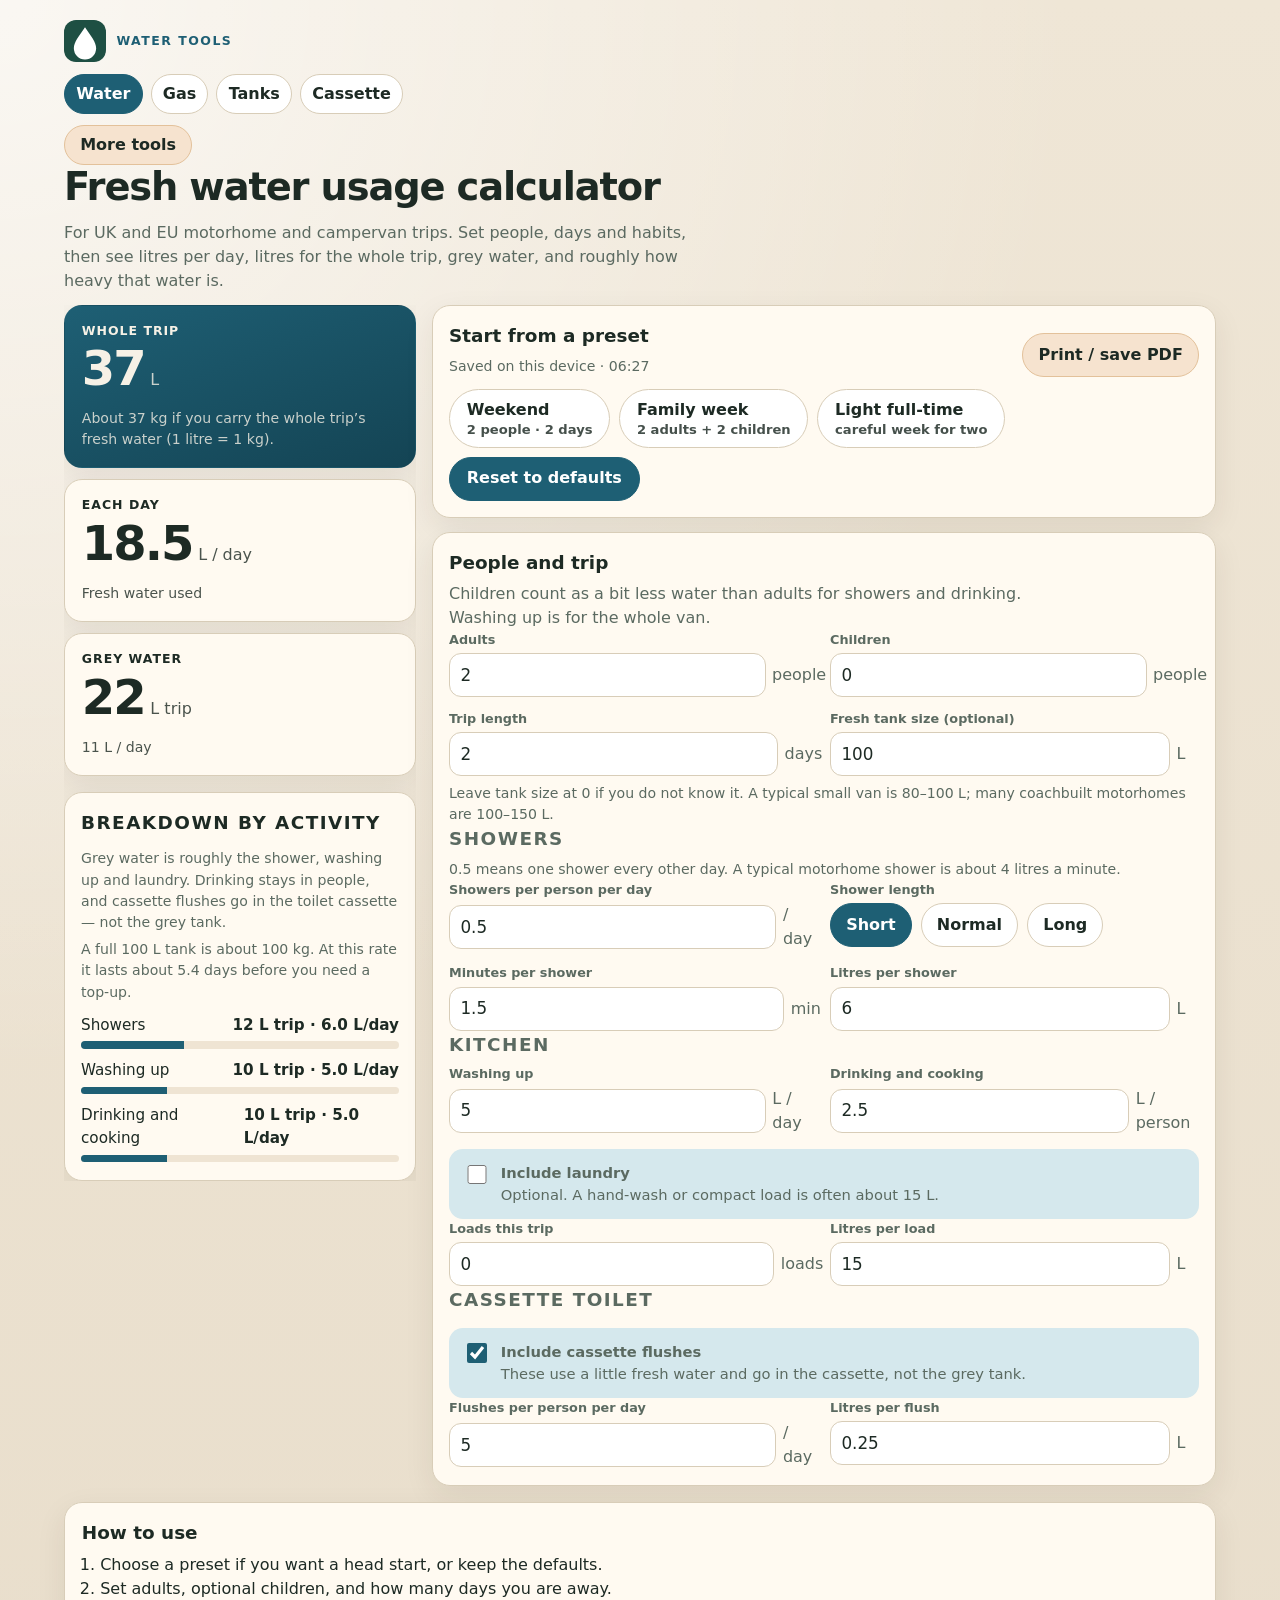
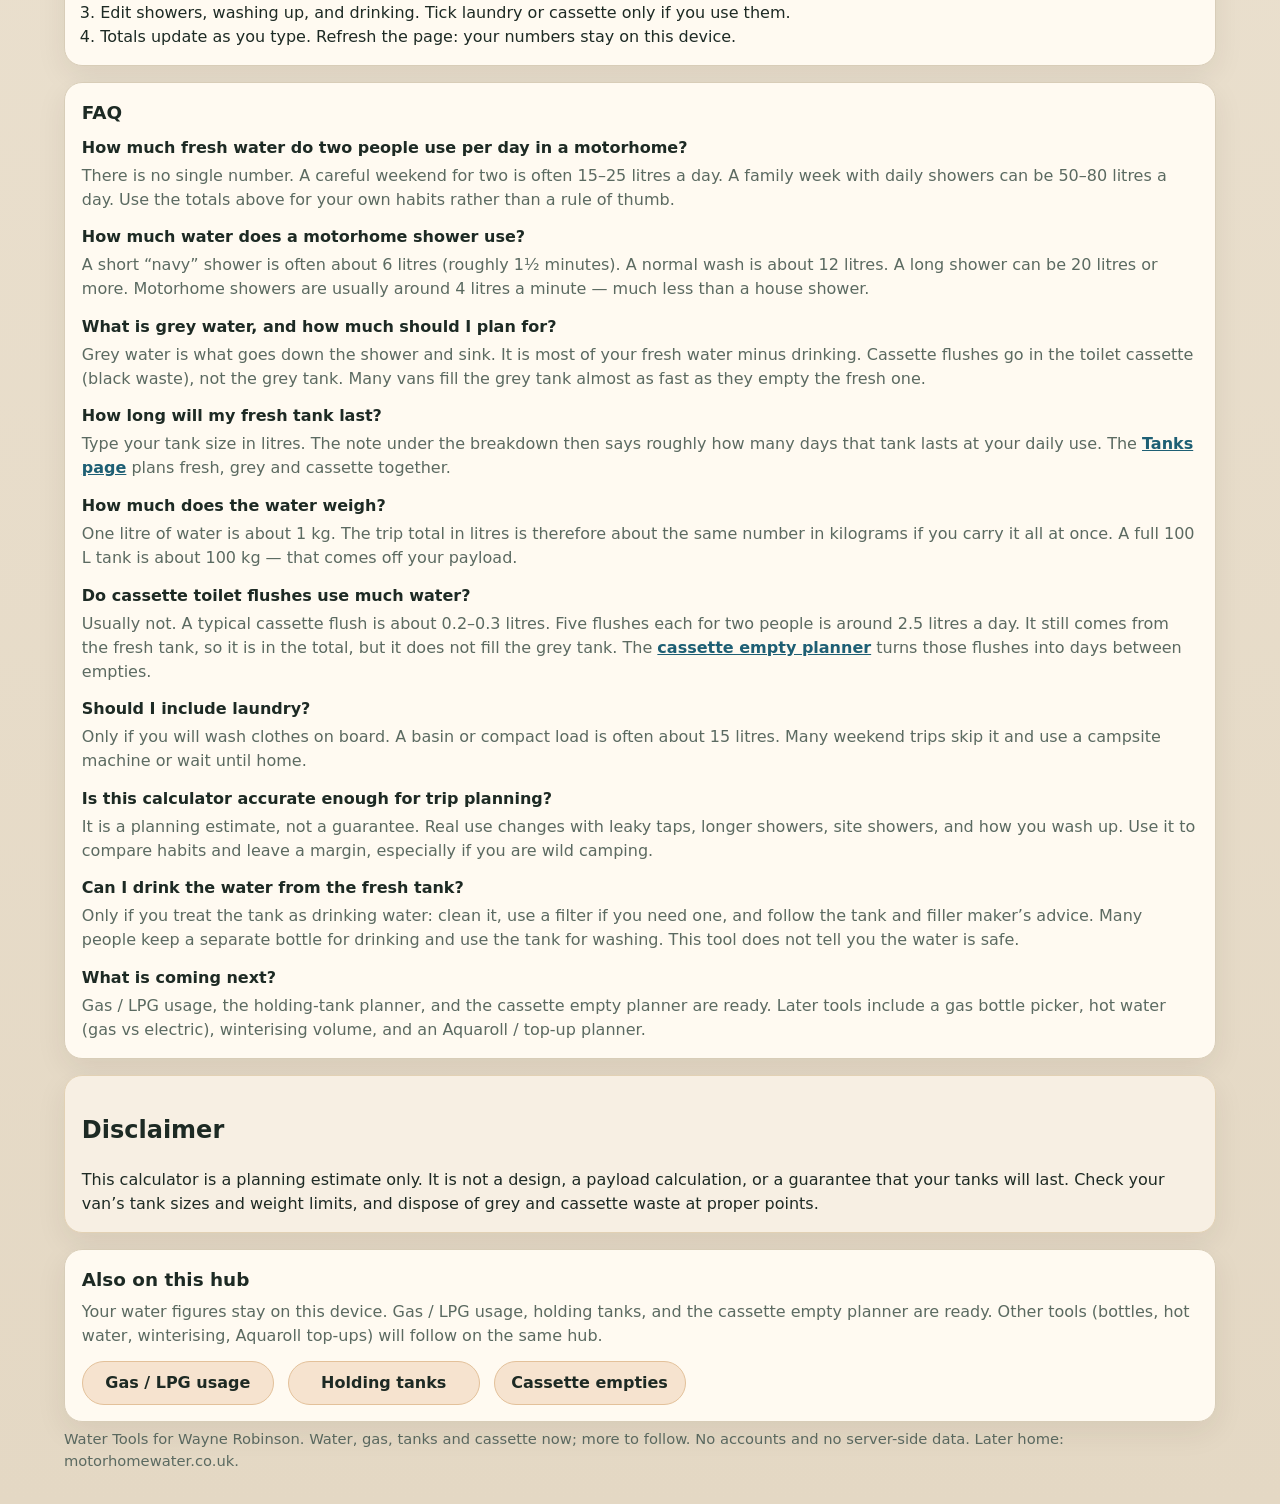
==== index.html @ 1d76d9c8 "Add Water hub logo and favicons Shared-family mark: pine rounded tile and a simple white drop, wired" ====
<!DOCTYPE html>
<html lang="en-GB">
  <head>
    <meta charset="utf-8">
    <meta name="viewport" content="width=device-width, initial-scale=1">
    <title>Motorhome Water Usage Calculator | Litres per day &amp; trip | UK &amp; EU</title>
    <meta name="description" content="Work out motorhome and campervan fresh water use in litres, plus grey water and water weight. Free UK/EU planning estimate from people, showers and trip length.">
    <meta name="robots" content="index,follow">
    <meta name="author" content="Wayne Robinson">
    <meta property="og:title" content="Motorhome Water Usage Calculator | Litres per day and trip">
    <meta property="og:description" content="Pick people, trip length and habits to see fresh and grey water in litres for UK and EU motorhomes and campervans.">
    <meta property="og:type" content="website">
    <meta name="theme-color" content="#1e5f74">
    <link rel="icon" href="assets/favicon.svg?v=20260911logo" type="image/svg+xml">
    <link rel="icon" href="assets/favicon-32.png?v=20260911logo" type="image/png" sizes="32x32">
    <link rel="apple-touch-icon" href="assets/apple-touch-icon.png?v=20260911logo" sizes="180x180">
    <link rel="icon" href="assets/icon-512.png?v=20260911logo" type="image/png" sizes="512x512">
    <!-- ASSET_VERSION=20260911logo — bump this query on CSS/JS below to force-refresh cached assets. -->
    <link rel="stylesheet" href="assets/styles.css?v=20260911logo">
  </head>
  <body>
    <a class="skip-link no-print" href="#calculator">Skip to calculator</a>
    <header class="site-header">
      <a class="site-brand no-print" href="index.html">
        <img class="site-logo" src="assets/logo.svg?v=20260911logo" width="40" height="40" alt="Water — motorhome tools">
        <span class="eyebrow">Water Tools</span>
      </a>
      <nav class="tool-nav no-print" aria-label="Main tools">
        <a href="index.html" aria-current="page">Water</a>
        <a href="gas.html">Gas</a>
        <a href="tanks.html">Tanks</a>
        <a href="cassette.html">Cassette</a>
      </nav>
      <details class="more-tools no-print">
        <summary>More tools</summary>
        <ul class="more-tools-list">
          <li><a href="#weight">Water weight</a> <span class="now">on this page</span></li>
          <li><a href="bottles.html">Gas bottle / cylinder picker</a> <span class="soon">soon</span></li>
          <li><a href="hotwater.html">Hot water (gas vs electric)</a> <span class="soon">soon</span></li>
          <li><a href="winterising.html">Winterising volume</a> <span class="soon">soon</span></li>
          <li><a href="topup.html">Top-up / Aquaroll planner</a> <span class="soon">soon</span></li>
        </ul>
      </details>
      <h1>Fresh water usage calculator</h1>
      <p class="lede no-print">
        For UK and EU motorhome and campervan trips. Set people, days and habits,
        then see litres per day, litres for the whole trip, grey water, and roughly
        how heavy that water is.
      </p>
      <p class="print-only print-meta">Planning estimate · fresh and grey water in litres</p>
    </header>

    <main id="calculator" class="site-main">
      <div class="layout">
        <div class="summary-stack">
          <div class="totals-wrap">
            <section class="totals" aria-live="polite">
              <article class="total-card primary" id="weight">
                <p class="label">Whole trip</p>
                <p class="value"><strong id="total-trip">0</strong><span>L</span></p>
                <p class="hint" id="weight-note">About 0 kg if you carry the whole trip’s fresh water (1 litre = 1 kg).</p>
              </article>
              <div class="ah-grid">
                <article class="total-card">
                  <p class="label">Each day</p>
                  <p class="value"><strong id="total-daily">0</strong><span>L / day</span></p>
                  <p class="hint">Fresh water used</p>
                </article>
                <article class="total-card">
                  <p class="label">Grey water</p>
                  <p class="value"><strong id="grey-trip">0</strong><span>L trip</span></p>
                  <p class="hint"><span id="grey-daily">0</span> L / day</p>
                </article>
              </div>
            </section>
          </div>

          <section class="breakdown panel" aria-labelledby="breakdown-title">
            <h2 id="breakdown-title">Breakdown by activity</h2>
            <p class="field-hint" id="grey-note">Grey water is roughly the shower, washing up and laundry.</p>
            <p class="field-hint" id="tank-note" hidden></p>
            <ol id="breakdown-list"></ol>
          </section>
        </div>

        <div class="controls">
          <section class="panel no-print" aria-labelledby="preset-title">
            <div class="panel-head">
              <div>
                <h2 id="preset-title">Start from a preset</h2>
                <p class="save-state" id="save-state">Saved on this device</p>
              </div>
              <button type="button" class="print-btn" id="print-sheet">Print / save PDF</button>
            </div>
            <div id="presets" class="preset-row" role="group" aria-label="Usage presets"></div>
          </section>

          <form id="usage-form" class="panel habits-panel no-print" aria-labelledby="habits-title">
            <h2 id="habits-title">People and trip</h2>
            <p class="lede tight">Children count as a bit less water than adults for showers and drinking. Washing up is for the whole van.</p>
            <div class="field-grid">
              <label class="field" for="adults">
                <span>Adults</span>
                <span class="field-control">
                  <input id="adults" type="number" inputmode="numeric" min="0" max="20" step="1" value="2">
                  <em>people</em>
                </span>
              </label>
              <label class="field" for="children">
                <span>Children <span class="sr-only">(optional)</span></span>
                <span class="field-control">
                  <input id="children" type="number" inputmode="numeric" min="0" max="20" step="1" value="0">
                  <em>people</em>
                </span>
              </label>
              <label class="field" for="tripDays">
                <span>Trip length</span>
                <span class="field-control">
                  <input id="tripDays" type="number" inputmode="decimal" min="0.5" max="90" step="0.5" value="2">
                  <em>days</em>
                </span>
              </label>
              <label class="field" for="freshTankLitres">
                <span>Fresh tank size (optional)</span>
                <span class="field-control">
                  <input id="freshTankLitres" type="number" inputmode="decimal" min="0" max="500" step="5" value="100">
                  <em>L</em>
                </span>
              </label>
            </div>
            <p class="field-hint">Leave tank size at 0 if you do not know it. A typical small van is 80–100 L; many coachbuilt motorhomes are 100–150 L.</p>

            <h2 class="field-heading">Showers</h2>
            <p class="field-hint">0.5 means one shower every other day. A typical motorhome shower is about 4 litres a minute.</p>
            <div class="field-grid">
              <label class="field" for="showersPerPersonPerDay">
                <span>Showers per person per day</span>
                <span class="field-control">
                  <input id="showersPerPersonPerDay" type="number" inputmode="decimal" min="0" max="5" step="0.1" value="0.5">
                  <em>/ day</em>
                </span>
              </label>
              <div class="field">
                <span>Shower length</span>
                <div id="shower-styles" class="choice-row" role="group" aria-label="Shower length">
                  <button type="button" data-shower="short" aria-pressed="false">Short</button>
                  <button type="button" data-shower="normal" aria-pressed="false">Normal</button>
                  <button type="button" data-shower="long" aria-pressed="false">Long</button>
                </div>
              </div>
              <label class="field" for="showerMinutes">
                <span>Minutes per shower</span>
                <span class="field-control">
                  <input id="showerMinutes" type="number" inputmode="decimal" min="0" max="20" step="0.5" value="1.5">
                  <em>min</em>
                </span>
              </label>
              <label class="field" for="showerLitres">
                <span>Litres per shower</span>
                <span class="field-control">
                  <input id="showerLitres" type="number" inputmode="decimal" min="0" max="80" step="0.5" value="6">
                  <em>L</em>
                </span>
              </label>
            </div>

            <h2 class="field-heading">Kitchen</h2>
            <div class="field-grid">
              <label class="field" for="washUpLitresPerDay">
                <span>Washing up</span>
                <span class="field-control">
                  <input id="washUpLitresPerDay" type="number" inputmode="decimal" min="0" max="80" step="0.5" value="5">
                  <em>L / day</em>
                </span>
              </label>
              <label class="field" for="drinkCookLitresPerPersonPerDay">
                <span>Drinking and cooking</span>
                <span class="field-control">
                  <input id="drinkCookLitresPerPersonPerDay" type="number" inputmode="decimal" min="0" max="20" step="0.5" value="2.5">
                  <em>L / person</em>
                </span>
              </label>
            </div>
            <label class="loss-toggle">
              <input id="laundryEnabled" type="checkbox">
              <span>
                <strong>Include laundry</strong>
                <span>Optional. A hand-wash or compact load is often about 15 L.</span>
              </span>
            </label>
            <div id="laundry-fields" class="field-grid" hidden>
              <label class="field" for="laundryLoadsPerTrip">
                <span>Loads this trip</span>
                <span class="field-control">
                  <input id="laundryLoadsPerTrip" type="number" inputmode="decimal" min="0" max="30" step="0.5" value="0">
                  <em>loads</em>
                </span>
              </label>
              <label class="field" for="laundryLitresPerLoad">
                <span>Litres per load</span>
                <span class="field-control">
                  <input id="laundryLitresPerLoad" type="number" inputmode="decimal" min="0" max="80" step="1" value="15">
                  <em>L</em>
                </span>
              </label>
            </div>

            <h2 class="field-heading">Cassette toilet</h2>
            <label class="loss-toggle">
              <input id="cassetteEnabled" type="checkbox" checked>
              <span>
                <strong>Include cassette flushes</strong>
                <span>These use a little fresh water and go in the cassette, not the grey tank.</span>
              </span>
            </label>
            <div id="cassette-fields" class="field-grid">
              <label class="field" for="cassetteFlushesPerPersonPerDay">
                <span>Flushes per person per day</span>
                <span class="field-control">
                  <input id="cassetteFlushesPerPersonPerDay" type="number" inputmode="decimal" min="0" max="20" step="1" value="5">
                  <em>/ day</em>
                </span>
              </label>
              <label class="field" for="cassetteLitresPerFlush">
                <span>Litres per flush</span>
                <span class="field-control">
                  <input id="cassetteLitresPerFlush" type="number" inputmode="decimal" min="0" max="5" step="0.05" value="0.25">
                  <em>L</em>
                </span>
              </label>
            </div>
          </form>
        </div>
      </div>

      <section class="help-grid no-print" aria-labelledby="help-title">
        <article class="help-card">
          <h2 id="help-title">How to use</h2>
          <ol>
            <li>Choose a preset if you want a head start, or keep the defaults.</li>
            <li>Set adults, optional children, and how many days you are away.</li>
            <li>Edit showers, washing up, and drinking. Tick laundry or cassette only if you use them.</li>
            <li>Totals update as you type. Refresh the page: your numbers stay on this device.</li>
          </ol>
        </article>
      </section>

      <section class="help-card faq-card no-print" aria-labelledby="faq-title">
        <h2 id="faq-title">FAQ</h2>
        <dl class="faq-list">
          <div>
            <dt>How much fresh water do two people use per day in a motorhome?</dt>
            <dd>
              There is no single number. A careful weekend for two is often 15–25 litres a day.
              A family week with daily showers can be 50–80 litres a day. Use the totals above
              for your own habits rather than a rule of thumb.
            </dd>
          </div>
          <div>
            <dt>How much water does a motorhome shower use?</dt>
            <dd>
              A short “navy” shower is often about 6 litres (roughly 1½ minutes). A normal wash
              is about 12 litres. A long shower can be 20 litres or more. Motorhome showers are
              usually around 4 litres a minute — much less than a house shower.
            </dd>
          </div>
          <div>
            <dt>What is grey water, and how much should I plan for?</dt>
            <dd>
              Grey water is what goes down the shower and sink. It is most of your fresh water
              minus drinking. Cassette flushes go in the toilet cassette (black waste), not the
              grey tank. Many vans fill the grey tank almost as fast as they empty the fresh one.
            </dd>
          </div>
          <div>
            <dt>How long will my fresh tank last?</dt>
            <dd>
              Type your tank size in litres. The note under the breakdown then says roughly how
              many days that tank lasts at your daily use. The
              <a href="tanks.html">Tanks page</a> plans fresh, grey and cassette together.
            </dd>
          </div>
          <div>
            <dt>How much does the water weigh?</dt>
            <dd>
              One litre of water is about 1 kg. The trip total in litres is therefore about the
              same number in kilograms if you carry it all at once. A full 100 L tank is about
              100 kg — that comes off your payload.
            </dd>
          </div>
          <div>
            <dt>Do cassette toilet flushes use much water?</dt>
            <dd>
              Usually not. A typical cassette flush is about 0.2–0.3 litres. Five flushes each
              for two people is around 2.5 litres a day. It still comes from the fresh tank, so
              it is in the total, but it does not fill the grey tank. The
              <a href="cassette.html">cassette empty planner</a> turns those flushes into days
              between empties.
            </dd>
          </div>
          <div>
            <dt>Should I include laundry?</dt>
            <dd>
              Only if you will wash clothes on board. A basin or compact load is often about
              15 litres. Many weekend trips skip it and use a campsite machine or wait until home.
            </dd>
          </div>
          <div>
            <dt>Is this calculator accurate enough for trip planning?</dt>
            <dd>
              It is a planning estimate, not a guarantee. Real use changes with leaky taps, longer
              showers, site showers, and how you wash up. Use it to compare habits and leave a
              margin, especially if you are wild camping.
            </dd>
          </div>
          <div>
            <dt>Can I drink the water from the fresh tank?</dt>
            <dd>
              Only if you treat the tank as drinking water: clean it, use a filter if you need one,
              and follow the tank and filler maker’s advice. Many people keep a separate bottle
              for drinking and use the tank for washing. This tool does not tell you the water is safe.
            </dd>
          </div>
          <div>
            <dt>What is coming next?</dt>
            <dd>
              Gas / LPG usage, the holding-tank planner, and the cassette empty planner
              are ready. Later tools include a gas bottle picker, hot water (gas vs electric),
              winterising volume, and an Aquaroll / top-up planner.
            </dd>
          </div>
        </dl>
      </section>

      <aside class="disclaimer" aria-label="Disclaimer">
        <h2>Disclaimer</h2>
        <p>
          This calculator is a planning estimate only. It is not a design, a payload calculation,
          or a guarantee that your tanks will last. Check your van’s tank sizes and weight limits,
          and dispose of grey and cassette waste at proper points.
        </p>
      </aside>

      <section class="help-card next-tool no-print" aria-labelledby="next-tool-title">
        <h2 id="next-tool-title">Also on this hub</h2>
        <p>
          Your water figures stay on this device. Gas / LPG usage, holding tanks,
          and the cassette empty planner are ready. Other tools (bottles, hot water,
          winterising, Aquaroll top-ups) will follow on the same hub.
        </p>
        <a class="add-btn next-tool-link" href="gas.html">Gas / LPG usage</a>
        <a class="add-btn next-tool-link" href="tanks.html">Holding tanks</a>
        <a class="add-btn next-tool-link" href="cassette.html">Cassette empties</a>
      </section>
    </main>

    <footer class="site-footer no-print">
      <p>Water Tools for Wayne Robinson. Water, gas, tanks and cassette now; more to follow. No accounts and no server-side data. Later home: motorhomewater.co.uk.</p>
    </footer>

    <div
      class="rotate-gate no-print"
      id="rotate-gate"
      role="alertdialog"
      aria-modal="true"
      aria-hidden="true"
      aria-labelledby="rotate-gate-title"
      aria-describedby="rotate-gate-text"
    >
      <div class="rotate-gate-card">
        <svg class="rotate-gate-icon" viewBox="0 0 64 64" aria-hidden="true" focusable="false">
          <rect x="18" y="8" width="28" height="48" rx="5" fill="none" stroke="currentColor" stroke-width="3"></rect>
          <circle cx="32" cy="48" r="2.2" fill="currentColor"></circle>
          <path d="M50 28a18 18 0 0 1-28 15" fill="none" stroke="currentColor" stroke-width="3" stroke-linecap="round"></path>
          <path d="M46 22v8h8" fill="none" stroke="currentColor" stroke-width="3" stroke-linecap="round" stroke-linejoin="round"></path>
        </svg>
        <h2 id="rotate-gate-title" tabindex="-1">Turn your phone upright</h2>
        <p id="rotate-gate-text">This calculator is made for portrait. Rotate your phone back to keep using it.</p>
      </div>
    </div>

    <script src="assets/calc.js?v=20260911logo"></script>
    <script src="assets/defaults.js?v=20260911logo"></script>
    <script src="assets/storage.js?v=20260911logo"></script>
    <script src="assets/ui.js?v=20260911logo"></script>
    <script src="assets/app.js?v=20260911logo"></script>
  </body>
</html>
---- assets/styles.css ----
:root {
  --bg: #efe6d6;
  --bg-deep: #e4d8c4;
  --ink: #1d2a24;
  --muted: #5b6a61;
  --card: #fffaf1;
  --card-edge: #d8cdb8;
  --accent: #1e5f74;
  --accent-soft: #d5e8ed;
  --warm: #c56a27;
  --warm-soft: #f6e3cf;
  --danger: #8a3b2d;
  --shadow: 0 10px 30px rgba(48, 38, 22, 0.08);
  --radius: 18px;
  --max: 72rem;
  color-scheme: light;
}

* {
  box-sizing: border-box;
}

html {
  scroll-behavior: smooth;
}

body {
  margin: 0;
  min-height: 100vh;
  font-family: "Segoe UI", "Helvetica Neue", system-ui, sans-serif;
  color: var(--ink);
  background:
    radial-gradient(circle at top left, rgba(255, 255, 255, 0.7), transparent 32%),
    linear-gradient(180deg, var(--bg) 0%, var(--bg-deep) 100%);
  line-height: 1.5;
}

.sr-only {
  position: absolute;
  width: 1px;
  height: 1px;
  padding: 0;
  margin: -1px;
  overflow: hidden;
  clip: rect(0, 0, 0, 0);
  border: 0;
}

.skip-link {
  position: absolute;
  left: 1rem;
  top: -3rem;
  z-index: 20;
  padding: 0.6rem 0.9rem;
  background: var(--ink);
  color: #fff;
  border-radius: 999px;
}

.skip-link:focus {
  top: 1rem;
}

.site-header,
.site-main,
.site-footer {
  width: min(var(--max), calc(100% - 1.5rem));
  margin-inline: auto;
}

.site-header {
  padding: 1.25rem 0 0.75rem;
}

.site-brand {
  display: flex;
  align-items: center;
  gap: 0.65rem;
  width: fit-content;
  margin: 0 0 0.15rem;
  text-decoration: none;
  color: inherit;
  border-radius: 12px;
}

.site-brand:focus-visible {
  outline: 3px solid var(--accent);
  outline-offset: 3px;
}

.site-brand .site-logo {
  display: block;
  width: 2.625rem;
  height: 2.625rem;
  flex: 0 0 2.625rem;
  border-radius: 12px;
}

.site-brand .eyebrow {
  margin: 0;
}

.eyebrow {
  margin: 0 0 0.35rem;
  color: var(--accent);
  font-size: 0.78rem;
  font-weight: 700;
  letter-spacing: 0.12em;
  text-transform: uppercase;
}

.site-header h1 {
  margin: 0;
  font-size: clamp(1.7rem, 5vw, 2.4rem);
  line-height: 1.15;
  letter-spacing: -0.03em;
}

.lede {
  max-width: 40rem;
  margin: 0.7rem 0 0;
  color: var(--muted);
}

.lede.tight {
  margin-top: 0;
}

.tool-nav {
  display: flex;
  flex-wrap: wrap;
  gap: 0.5rem;
  margin: 0.75rem 0 0;
}

.tool-nav a,
.text-btn,
.more-tools > summary {
  appearance: none;
  display: inline-flex;
  align-items: center;
  justify-content: center;
  border: 1px solid var(--card-edge);
  background: #fff;
  color: var(--ink);
  border-radius: 999px;
  min-height: 2.5rem;
  padding: 0.4rem 0.95rem;
  font: inherit;
  font-weight: 650;
  text-decoration: none;
  cursor: pointer;
}

.tool-nav a {
  padding: 0.4rem 0.7rem;
}

.tool-nav a[aria-current="page"],
.tool-nav a.is-current {
  background: var(--accent);
  color: #fff;
  border-color: var(--accent);
}

.soon,
.now {
  display: inline-block;
  margin-left: 0.35rem;
  padding: 0.05rem 0.4rem;
  border-radius: 999px;
  font-size: 0.68rem;
  font-weight: 750;
  letter-spacing: 0.04em;
  text-transform: uppercase;
}

.soon {
  background: var(--warm-soft);
  color: #7a4314;
}

.tool-nav a[aria-current="page"] .soon,
.tool-nav a.is-current .soon {
  background: rgba(255, 255, 255, 0.18);
  color: #fff;
}

.now {
  background: var(--accent-soft);
  color: var(--accent);
}

.more-tools {
  margin: 0.7rem 0 0;
}

.more-tools > summary {
  list-style: none;
  width: fit-content;
  background: var(--warm-soft);
  border-color: #e3c19a;
}

.more-tools > summary::-webkit-details-marker {
  display: none;
}

.more-tools-list {
  list-style: none;
  margin: 0.65rem 0 0;
  padding: 0.7rem 0.85rem;
  display: grid;
  gap: 0.45rem;
  background: var(--card);
  border: 1px solid var(--card-edge);
  border-radius: 14px;
  box-shadow: var(--shadow);
}

.more-tools-list a {
  color: var(--ink);
  font-weight: 650;
  text-decoration: none;
}

.more-tools-list a:hover {
  color: var(--accent);
}

.layout {
  display: flex;
  flex-direction: column;
  isolation: isolate;
}

.summary-stack {
  display: contents;
}

.totals-wrap {
  order: 1;
  position: sticky;
  top: 0;
  z-index: 5;
  padding: 0.65rem 0 0.85rem;
  background: linear-gradient(180deg, rgba(239, 230, 214, 0.96), rgba(239, 230, 214, 0.88));
  backdrop-filter: blur(10px);
}

.controls {
  order: 2;
}

.breakdown {
  order: 3;
}

.totals {
  display: grid;
  grid-template-columns: 1fr;
  gap: 0.7rem;
}

.total-card,
.panel,
.help-card,
.disclaimer,
.soon-card {
  background: var(--card);
  border: 1px solid var(--card-edge);
  border-radius: var(--radius);
  box-shadow: var(--shadow);
}

.total-card {
  padding: 1rem 1.05rem 1.05rem;
}

.total-card.primary {
  background: linear-gradient(160deg, #1e5f74 0%, #144454 100%);
  color: #f6f1e6;
  border-color: transparent;
}

.total-card .label,
.breakdown h2 {
  margin: 0;
  font-size: 0.78rem;
  letter-spacing: 0.08em;
  text-transform: uppercase;
  font-weight: 700;
}

.total-card .value {
  display: flex;
  align-items: baseline;
  gap: 0.35rem;
  margin-top: 0.25rem;
  font-variant-numeric: tabular-nums;
}

.total-card .value strong {
  font-size: clamp(2rem, 8vw, 3rem);
  letter-spacing: -0.04em;
  line-height: 1;
}

.total-card .value span,
.total-card .hint {
  color: inherit;
  opacity: 0.8;
}

.total-card .hint,
.save-state {
  margin: 0.45rem 0 0;
  font-size: 0.88rem;
}

.ah-grid {
  display: grid;
  grid-template-columns: 1fr 1fr;
  gap: 0.7rem;
}

.ah-grid.tank-days .total-card:last-child {
  grid-column: 1 / -1;
}

.from-water .next-tool-link {
  margin-top: 0.7rem;
}

.panel {
  padding: 1rem;
}

.loads-panel,
.habits-panel {
  margin-top: 0.85rem;
}

.panel-head {
  display: flex;
  justify-content: space-between;
  flex-wrap: wrap;
  gap: 0.75rem;
  align-items: end;
  margin-bottom: 0.75rem;
}

.panel h2,
.help-card h2,
.soon-card h2 {
  margin: 0 0 0.35rem;
  font-size: 1.15rem;
}

.field-heading {
  margin: 1.1rem 0 0.45rem;
  font-size: 0.8rem;
  font-weight: 700;
  letter-spacing: 0.08em;
  text-transform: uppercase;
  color: var(--muted);
}

.field-hint {
  margin: 0.4rem 0 0;
  color: var(--muted);
  font-size: 0.88rem;
}

.field-grid {
  display: grid;
  grid-template-columns: 1fr;
  gap: 0.75rem;
}

.field > span:not(.field-control),
.field > .label-text {
  display: block;
  margin-bottom: 0.25rem;
  font-size: 0.8rem;
  font-weight: 700;
  color: var(--muted);
}

.field-control {
  display: flex;
  align-items: center;
  gap: 0.4rem;
}

.field-control input,
.field-control select {
  width: 100%;
  min-width: 0;
  min-height: 2.75rem;
  padding: 0.45rem 0.65rem;
  border: 1px solid var(--card-edge);
  border-radius: 12px;
  background: #fff;
  color: inherit;
  font: inherit;
  font-size: 1.05rem;
  font-variant-numeric: tabular-nums;
}

.field-control em {
  font-style: normal;
  color: var(--muted);
  min-width: 1.4rem;
}

.field-control em.unit-wide {
  min-width: 3.4rem;
}

.loss-toggle {
  display: flex;
  align-items: flex-start;
  gap: 0.7rem;
  margin-top: 0.9rem;
  padding: 0.8rem 0.9rem;
  background: var(--accent-soft);
  border-radius: 14px;
}

.loss-toggle input {
  width: 1.2rem;
  height: 1.2rem;
  margin-top: 0.15rem;
  accent-color: var(--accent);
}

.loss-toggle strong {
  display: block;
}

.loss-toggle span {
  color: var(--muted);
  font-size: 0.92rem;
}

.preset-row,
.choice-row {
  display: flex;
  flex-wrap: wrap;
  gap: 0.55rem;
}

.preset-row button,
.choice-row button,
.add-btn,
.print-btn {
  appearance: none;
  border: 1px solid var(--card-edge);
  background: #fff;
  color: var(--ink);
  border-radius: 999px;
  min-height: 2.75rem;
  padding: 0.55rem 0.95rem;
  font: inherit;
  font-weight: 650;
  cursor: pointer;
}

.preset-row button {
  display: inline-flex;
  flex-direction: column;
  align-items: flex-start;
  max-width: 100%;
  padding: 0.6rem 1.05rem;
  text-align: left;
  line-height: 1.3;
  text-wrap: pretty;
  white-space: normal;
}

.preset-sublabel {
  display: block;
  font-size: 0.82em;
  font-weight: 600;
  opacity: 0.82;
}

.preset-row button.is-selected,
.preset-row button[aria-pressed="true"],
.choice-row button.is-selected,
.choice-row button[aria-pressed="true"] {
  background: var(--accent);
  color: #fff;
  border-color: var(--accent);
}

.preset-row button.is-selected span,
.preset-row button[aria-pressed="true"] span,
.choice-row button.is-selected span,
.choice-row button[aria-pressed="true"] span {
  color: inherit;
}

.print-btn {
  background: var(--warm-soft);
  border-color: #e3c19a;
}

.add-btn {
  width: 100%;
  margin-top: 0.85rem;
  background: var(--warm-soft);
  border-color: #e3c19a;
}

.preset-row button:focus-visible,
.choice-row button:focus-visible,
.add-btn:focus-visible,
.print-btn:focus-visible,
.tool-nav a:focus-visible,
.more-tools > summary:focus-visible,
input:focus-visible {
  outline: 3px solid #f0b25a;
  outline-offset: 2px;
}

.breakdown {
  margin-top: 1rem;
}

.breakdown ol {
  list-style: none;
  margin: 0.7rem 0 0;
  padding: 0;
  display: grid;
  gap: 0.65rem;
}

.breakdown-meta {
  display: flex;
  justify-content: space-between;
  gap: 0.75rem;
  font-size: 0.95rem;
}

.breakdown-bar {
  height: 0.45rem;
  margin-top: 0.3rem;
  background: #efe4d3;
  border-radius: 999px;
  overflow: hidden;
}

.breakdown-bar span {
  display: block;
  height: 100%;
  background: var(--accent);
}

.help-grid,
.faq-card,
.disclaimer,
.next-tool,
.soon-card {
  position: relative;
  z-index: 1;
}

.help-grid {
  display: grid;
  gap: 0.75rem;
  margin: 1rem 0;
}

.help-card,
.disclaimer,
.soon-card {
  padding: 1rem 1.05rem;
}

.help-card ol,
.help-card ul,
.soon-card ul {
  margin: 0.4rem 0 0;
  padding-left: 1.15rem;
}

.faq-card,
.soon-card {
  margin: 0 0 1rem;
}

.faq-list {
  margin: 0.55rem 0 0;
  display: grid;
  gap: 0.85rem;
}

.faq-list dt {
  margin: 0;
  font-weight: 750;
}

.faq-list dd {
  margin: 0.25rem 0 0;
  color: var(--muted);
}

.faq-list a,
.help-card a:not(.add-btn) {
  color: var(--accent);
  font-weight: 650;
}

.print-only {
  display: none;
}

.disclaimer {
  background: #f7efe3;
  border-color: #e2d1b4;
}

.disclaimer p,
.soon-card p {
  margin: 0.4rem 0 0;
}

.save-state {
  color: var(--muted);
}

.next-tool {
  margin: 1rem 0 0;
}

.next-tool p {
  margin: 0.4rem 0 0;
  color: var(--muted);
}

.next-tool-link {
  display: inline-flex;
  align-items: center;
  justify-content: center;
  width: auto;
  min-width: 12rem;
  margin-top: 0.85rem;
  margin-right: 0.55rem;
  text-decoration: none;
}

.site-footer {
  padding: 0 0 2rem;
  color: var(--muted);
  font-size: 0.92rem;
}

.site-footer p {
  margin: 0.35rem 0 0;
}

.rotate-gate {
  display: none;
}

.rotate-gate-card {
  width: min(28rem, 100%);
  padding: 1.35rem 1.25rem 1.4rem;
  background: var(--card);
  color: var(--ink);
  border: 1px solid var(--card-edge);
  border-radius: var(--radius);
  box-shadow: var(--shadow);
}

.rotate-gate-icon {
  display: block;
  width: 3.4rem;
  height: 3.4rem;
  margin: 0 auto 0.7rem;
  color: var(--accent);
}

.rotate-gate-card h2 {
  margin: 0;
  font-size: 1.45rem;
  letter-spacing: -0.03em;
  line-height: 1.2;
}

.rotate-gate-card p {
  margin: 0.55rem 0 0;
  color: var(--muted);
}

@media (orientation: landscape) and (max-height: 540px) and (max-width: 1000px) {
  html,
  body {
    overflow: hidden;
    height: 100%;
    overscroll-behavior: none;
    touch-action: none;
  }

  .skip-link,
  .site-header,
  .site-main,
  .site-footer {
    pointer-events: none;
    user-select: none;
  }

  .rotate-gate {
    display: flex;
    position: fixed;
    inset: 0;
    z-index: 200;
    align-items: center;
    justify-content: center;
    padding: 1rem;
    background: rgba(20, 42, 48, 0.92);
    text-align: center;
  }
}

@media (min-width: 640px) {
  .field-grid {
    grid-template-columns: 1fr 1fr;
  }

  .totals {
    grid-template-columns: 1.3fr 1fr;
  }

  .ah-grid {
    grid-template-columns: 1fr;
  }

  .ah-grid.tank-days {
    grid-template-columns: 1fr 1fr;
  }
}

@media (max-height: 699px) {
  .totals-wrap {
    position: static;
    z-index: auto;
    padding: 0.4rem 0 0.55rem;
  }

  .totals {
    grid-template-columns: minmax(0, 1.2fr) minmax(0, 1fr) minmax(0, 1fr);
  }

  .ah-grid {
    display: contents;
  }

  .totals:has(.tank-days) {
    grid-template-columns: 1fr;
  }

  .ah-grid.tank-days {
    display: grid;
    grid-template-columns: 1fr 1fr;
  }

  .total-card {
    padding: 0.7rem 0.8rem 0.75rem;
  }

  .total-card .value strong {
    font-size: clamp(1.35rem, 5.5vw, 2.1rem);
  }
}

@media (min-width: 768px) and (min-height: 700px) {
  .layout {
    display: grid;
    grid-template-columns: minmax(16.5rem, 20rem) minmax(0, 1fr);
    gap: 1rem;
    align-items: start;
  }

  .summary-stack {
    display: flex;
    flex-direction: column;
    gap: 1rem;
    position: sticky;
    top: 0.75rem;
    z-index: 1;
    align-self: start;
    max-height: calc(100vh - 1.5rem);
    max-height: calc(100dvh - 1.5rem);
    min-height: 0;
    overflow: auto;
  }

  .totals-wrap {
    order: unset;
    position: static;
    z-index: auto;
    padding: 0;
    background: none;
    backdrop-filter: none;
    flex: 0 0 auto;
  }

  .controls {
    order: unset;
    position: relative;
    z-index: 2;
    min-width: 0;
  }

  .breakdown {
    order: unset;
    margin-top: 0;
    flex: 1 1 auto;
    min-height: 0;
    display: flex;
    flex-direction: column;
    overflow: hidden;
  }

  .breakdown ol {
    flex: 1 1 auto;
    min-height: 0;
    overflow-y: auto;
    overscroll-behavior: contain;
    -webkit-overflow-scrolling: touch;
  }

  .totals,
  .ah-grid {
    grid-template-columns: 1fr;
  }

  .ah-grid.tank-days .total-card:last-child {
    grid-column: auto;
  }
}

@media (min-width: 960px) and (min-height: 700px) {
  .layout {
    grid-template-columns: minmax(18rem, 22rem) minmax(0, 1fr);
  }
}

@media print {
  :root {
    color-scheme: light;
  }

  @page {
    margin: 12mm;
  }

  * {
    box-shadow: none !important;
    text-shadow: none !important;
  }

  html {
    scroll-behavior: auto;
  }

  body {
    background: #fff;
    color: #111;
    font-size: 12pt;
    line-height: 1.4;
    -webkit-print-color-adjust: exact;
    print-color-adjust: exact;
  }

  .no-print {
    display: none !important;
  }

  .print-only {
    display: block;
  }

  .print-meta {
    margin: 0.4rem 0 0;
    color: #444;
    font-size: 10pt;
  }

  .site-header,
  .site-main,
  .site-footer {
    width: 100%;
    max-width: none;
    margin: 0;
  }

  .site-header {
    padding: 0 0 0.6rem;
  }

  .site-header h1 {
    font-size: 20pt;
  }

  .summary-stack,
  .totals-wrap,
  .controls,
  .breakdown {
    display: block;
    order: unset;
    position: static;
    max-height: none;
    overflow: visible;
  }

  .totals-wrap {
    padding: 0;
    background: none;
    backdrop-filter: none;
  }

  .layout,
  .totals,
  .ah-grid,
  .help-grid {
    display: block;
  }

  .breakdown ol {
    overflow: visible;
    max-height: none;
  }

  .total-card,
  .panel,
  .disclaimer {
    break-inside: avoid;
    box-shadow: none;
    background: #fff;
    border: 1px solid #bbb;
    border-radius: 0;
    margin: 0 0 0.7rem;
    padding: 0.65rem 0.75rem;
  }

  .total-card.primary {
    background: #fff;
    color: #111;
    border-color: #bbb;
  }

  .total-card .value strong {
    font-size: 18pt;
  }

  .total-card .value span,
  .total-card .hint {
    opacity: 1;
    color: #444;
  }

  .breakdown-bar {
    background: #e6e6e6;
  }

  .breakdown-bar span {
    background: #333;
  }

  .disclaimer {
    background: #fff;
    border-color: #bbb;
  }
}
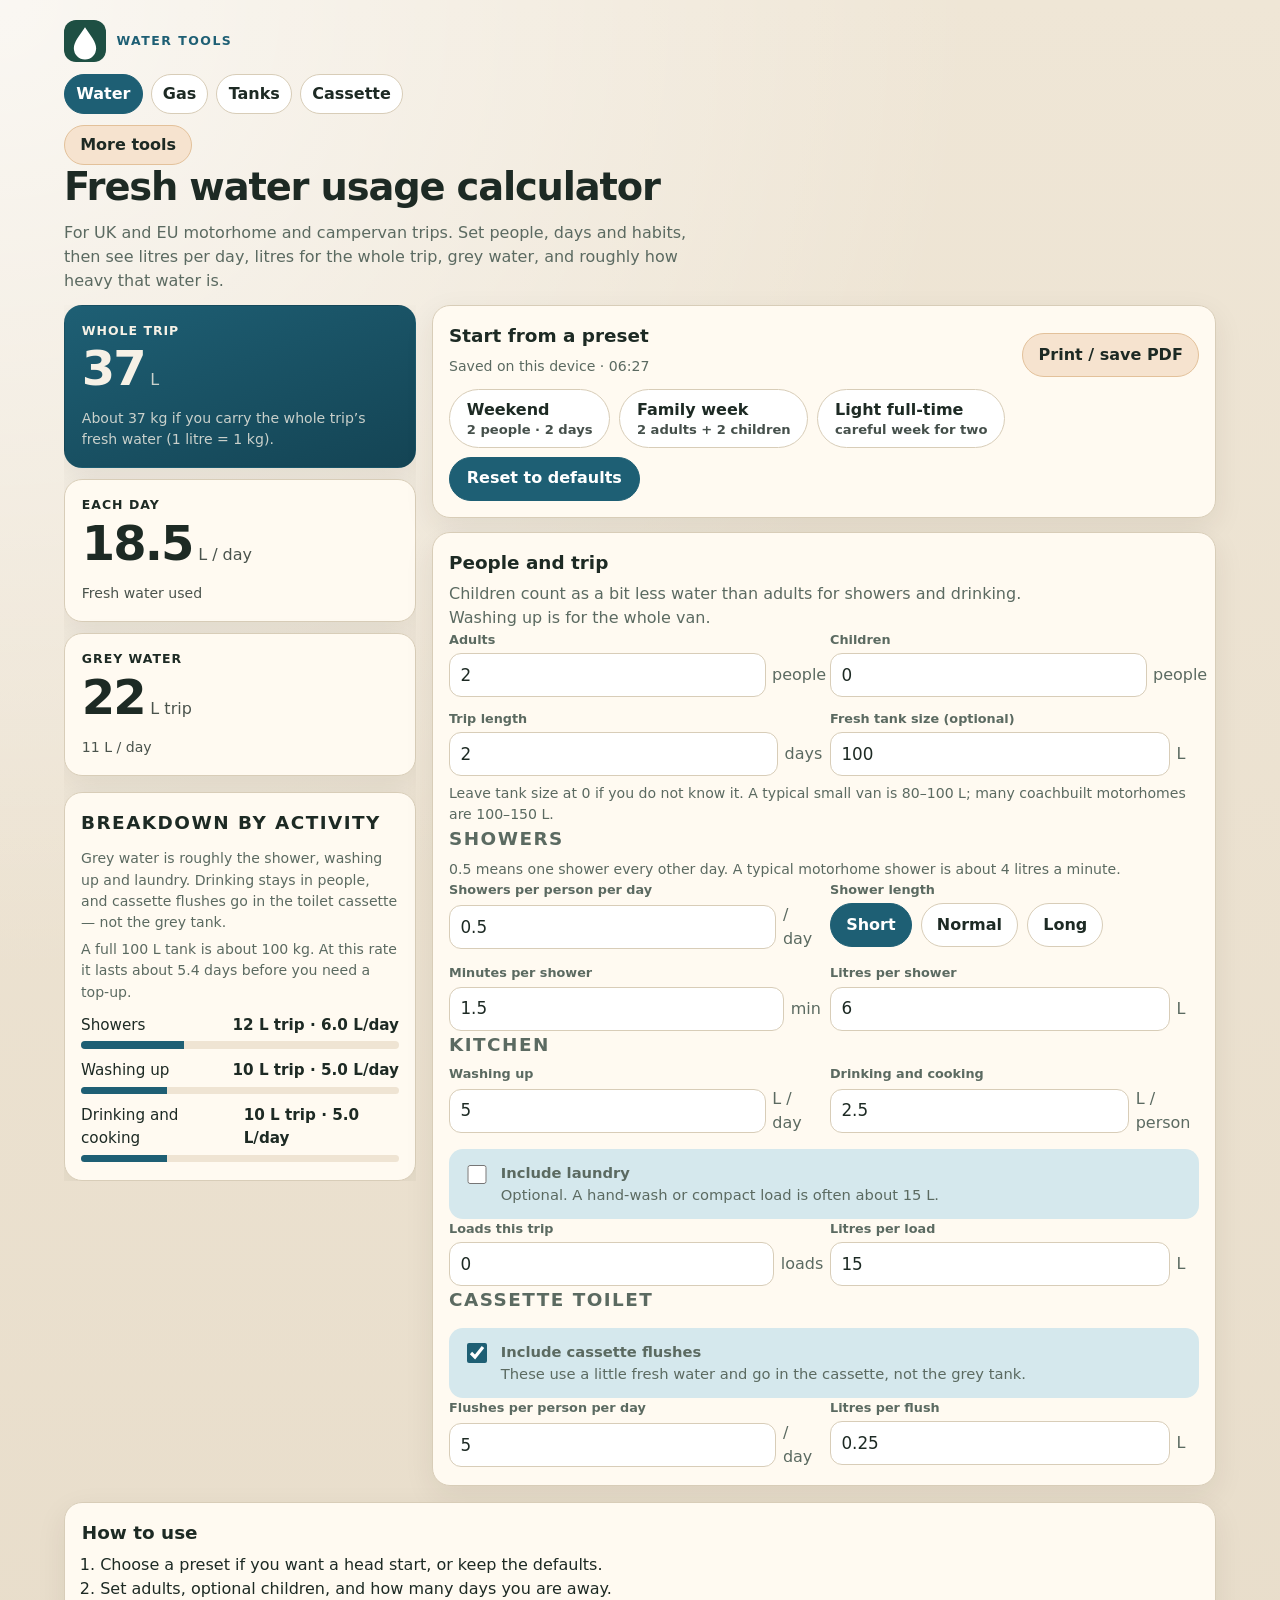
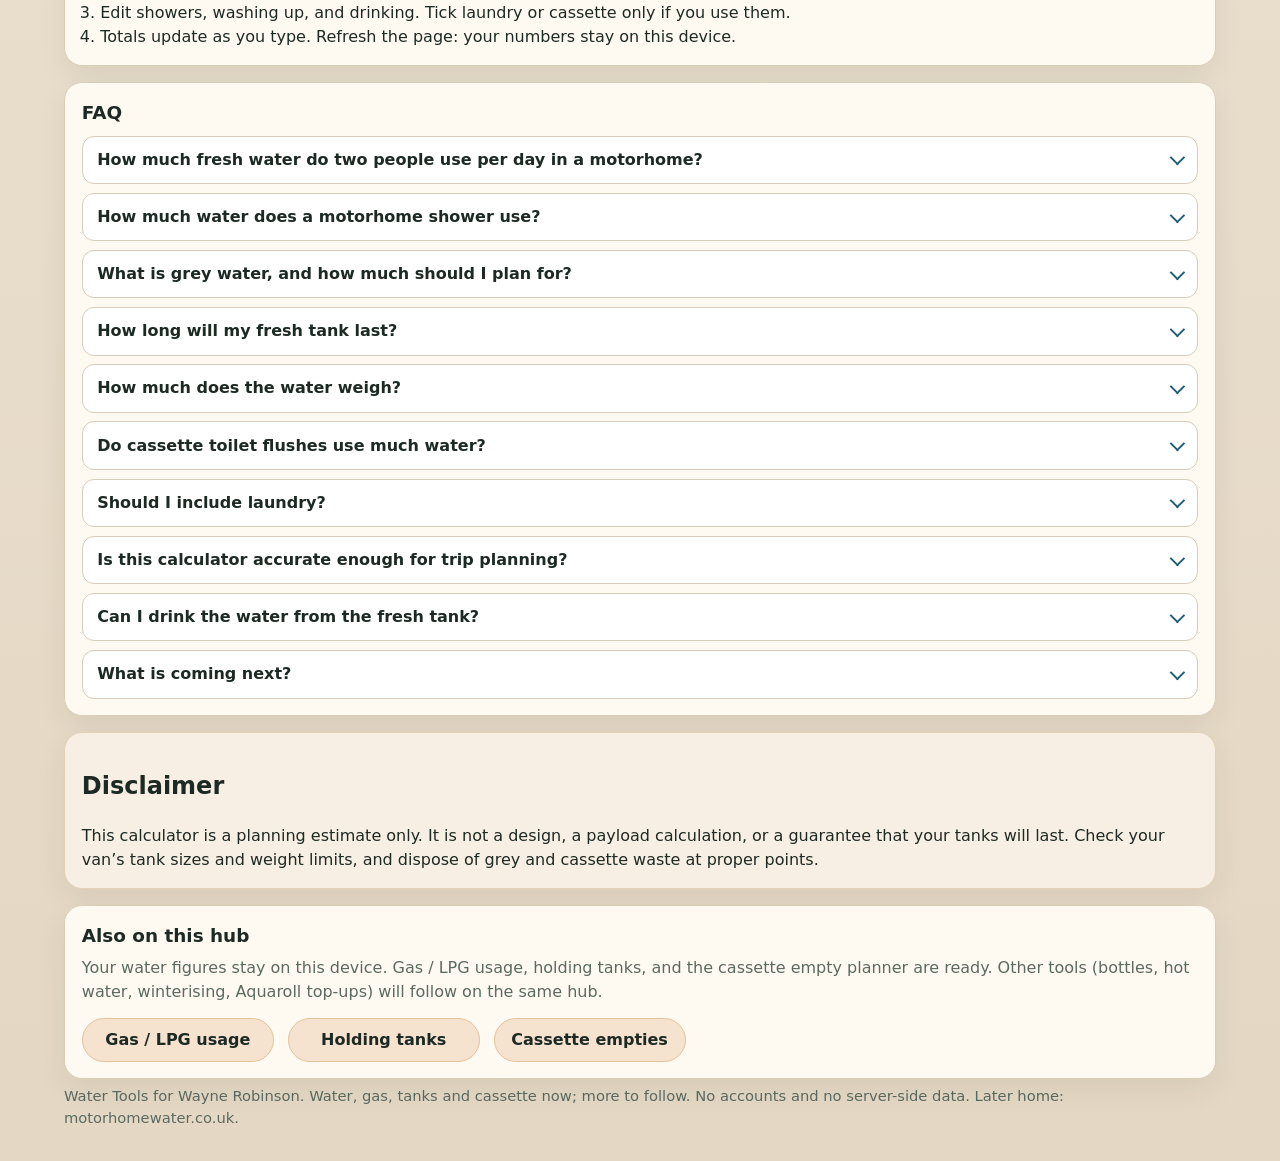
==== commit 888ea2e4: "Convert hub FAQ lists to closed details/summary reveals Replace always-open dl/dt/dd FAQ markup on W" ====
--- a/index.html
+++ b/index.html
@@ -15,8 +15,8 @@
     <link rel="icon" href="assets/favicon-32.png?v=20260911logo" type="image/png" sizes="32x32">
     <link rel="apple-touch-icon" href="assets/apple-touch-icon.png?v=20260911logo" sizes="180x180">
     <link rel="icon" href="assets/icon-512.png?v=20260911logo" type="image/png" sizes="512x512">
-    <!-- ASSET_VERSION=20260911logo — bump this query on CSS/JS below to force-refresh cached assets. -->
-    <link rel="stylesheet" href="assets/styles.css?v=20260911logo">
+    <!-- ASSET_VERSION=20260911faq — bump this query on CSS/JS below to force-refresh cached assets. -->
+    <link rel="stylesheet" href="assets/styles.css?v=20260911faq">
   </head>
   <body>
     <a class="skip-link no-print" href="#calculator">Skip to calculator</a>
@@ -247,89 +247,89 @@
 
       <section class="help-card faq-card no-print" aria-labelledby="faq-title">
         <h2 id="faq-title">FAQ</h2>
-        <dl class="faq-list">
-          <div>
-            <dt>How much fresh water do two people use per day in a motorhome?</dt>
-            <dd>
+        <div class="faq-list">
+          <details>
+            <summary>How much fresh water do two people use per day in a motorhome?</summary>
+            <p>
               There is no single number. A careful weekend for two is often 15–25 litres a day.
               A family week with daily showers can be 50–80 litres a day. Use the totals above
               for your own habits rather than a rule of thumb.
-            </dd>
-          </div>
-          <div>
-            <dt>How much water does a motorhome shower use?</dt>
-            <dd>
+            </p>
+          </details>
+          <details>
+            <summary>How much water does a motorhome shower use?</summary>
+            <p>
               A short “navy” shower is often about 6 litres (roughly 1½ minutes). A normal wash
               is about 12 litres. A long shower can be 20 litres or more. Motorhome showers are
               usually around 4 litres a minute — much less than a house shower.
-            </dd>
-          </div>
-          <div>
-            <dt>What is grey water, and how much should I plan for?</dt>
-            <dd>
+            </p>
+          </details>
+          <details>
+            <summary>What is grey water, and how much should I plan for?</summary>
+            <p>
               Grey water is what goes down the shower and sink. It is most of your fresh water
               minus drinking. Cassette flushes go in the toilet cassette (black waste), not the
               grey tank. Many vans fill the grey tank almost as fast as they empty the fresh one.
-            </dd>
-          </div>
-          <div>
-            <dt>How long will my fresh tank last?</dt>
-            <dd>
+            </p>
+          </details>
+          <details>
+            <summary>How long will my fresh tank last?</summary>
+            <p>
               Type your tank size in litres. The note under the breakdown then says roughly how
               many days that tank lasts at your daily use. The
               <a href="tanks.html">Tanks page</a> plans fresh, grey and cassette together.
-            </dd>
-          </div>
-          <div>
-            <dt>How much does the water weigh?</dt>
-            <dd>
+            </p>
+          </details>
+          <details>
+            <summary>How much does the water weigh?</summary>
+            <p>
               One litre of water is about 1 kg. The trip total in litres is therefore about the
               same number in kilograms if you carry it all at once. A full 100 L tank is about
               100 kg — that comes off your payload.
-            </dd>
-          </div>
-          <div>
-            <dt>Do cassette toilet flushes use much water?</dt>
-            <dd>
+            </p>
+          </details>
+          <details>
+            <summary>Do cassette toilet flushes use much water?</summary>
+            <p>
               Usually not. A typical cassette flush is about 0.2–0.3 litres. Five flushes each
               for two people is around 2.5 litres a day. It still comes from the fresh tank, so
               it is in the total, but it does not fill the grey tank. The
               <a href="cassette.html">cassette empty planner</a> turns those flushes into days
               between empties.
-            </dd>
-          </div>
-          <div>
-            <dt>Should I include laundry?</dt>
-            <dd>
+            </p>
+          </details>
+          <details>
+            <summary>Should I include laundry?</summary>
+            <p>
               Only if you will wash clothes on board. A basin or compact load is often about
               15 litres. Many weekend trips skip it and use a campsite machine or wait until home.
-            </dd>
-          </div>
-          <div>
-            <dt>Is this calculator accurate enough for trip planning?</dt>
-            <dd>
+            </p>
+          </details>
+          <details>
+            <summary>Is this calculator accurate enough for trip planning?</summary>
+            <p>
               It is a planning estimate, not a guarantee. Real use changes with leaky taps, longer
               showers, site showers, and how you wash up. Use it to compare habits and leave a
               margin, especially if you are wild camping.
-            </dd>
-          </div>
-          <div>
-            <dt>Can I drink the water from the fresh tank?</dt>
-            <dd>
+            </p>
+          </details>
+          <details>
+            <summary>Can I drink the water from the fresh tank?</summary>
+            <p>
               Only if you treat the tank as drinking water: clean it, use a filter if you need one,
               and follow the tank and filler maker’s advice. Many people keep a separate bottle
               for drinking and use the tank for washing. This tool does not tell you the water is safe.
-            </dd>
-          </div>
-          <div>
-            <dt>What is coming next?</dt>
-            <dd>
+            </p>
+          </details>
+          <details>
+            <summary>What is coming next?</summary>
+            <p>
               Gas / LPG usage, the holding-tank planner, and the cassette empty planner
               are ready. Later tools include a gas bottle picker, hot water (gas vs electric),
               winterising volume, and an Aquaroll / top-up planner.
-            </dd>
-          </div>
-        </dl>
+            </p>
+          </details>
+        </div>
       </section>
 
       <aside class="disclaimer" aria-label="Disclaimer">
@@ -379,10 +379,10 @@
       </div>
     </div>
 
-    <script src="assets/calc.js?v=20260911logo"></script>
-    <script src="assets/defaults.js?v=20260911logo"></script>
-    <script src="assets/storage.js?v=20260911logo"></script>
-    <script src="assets/ui.js?v=20260911logo"></script>
-    <script src="assets/app.js?v=20260911logo"></script>
+    <script src="assets/calc.js?v=20260911faq"></script>
+    <script src="assets/defaults.js?v=20260911faq"></script>
+    <script src="assets/storage.js?v=20260911faq"></script>
+    <script src="assets/ui.js?v=20260911faq"></script>
+    <script src="assets/app.js?v=20260911faq"></script>
   </body>
 </html>
--- a/assets/styles.css
+++ b/assets/styles.css
@@ -520,6 +520,7 @@
 .print-btn:focus-visible,
 .tool-nav a:focus-visible,
 .more-tools > summary:focus-visible,
+.faq-list summary:focus-visible,
 input:focus-visible {
   outline: 3px solid #f0b25a;
   outline-offset: 2px;
@@ -594,16 +595,49 @@
 .faq-list {
   margin: 0.55rem 0 0;
   display: grid;
-  gap: 0.85rem;
-}
-
-.faq-list dt {
-  margin: 0;
+  gap: 0.55rem;
+}
+
+.faq-list details {
+  background: #fff;
+  border: 1px solid var(--card-edge);
+  border-radius: 12px;
+  padding: 0.7rem 0.9rem;
+}
+
+.faq-list summary {
+  list-style: none;
+  cursor: pointer;
+  display: flex;
+  align-items: center;
+  justify-content: space-between;
+  gap: 0.75rem;
   font-weight: 750;
 }
 
-.faq-list dd {
-  margin: 0.25rem 0 0;
+.faq-list summary::-webkit-details-marker {
+  display: none;
+}
+
+.faq-list summary::after {
+  content: "";
+  flex: 0 0 0.55rem;
+  width: 0.55rem;
+  height: 0.55rem;
+  margin-top: -4px;
+  border-right: 2px solid var(--accent);
+  border-bottom: 2px solid var(--accent);
+  transform: rotate(45deg);
+  transition: transform 0.15s ease;
+}
+
+.faq-list details[open] > summary::after {
+  margin-top: 4px;
+  transform: rotate(-135deg);
+}
+
+.faq-list details p {
+  margin: 0.45rem 0 0.15rem;
   color: var(--muted);
 }
 
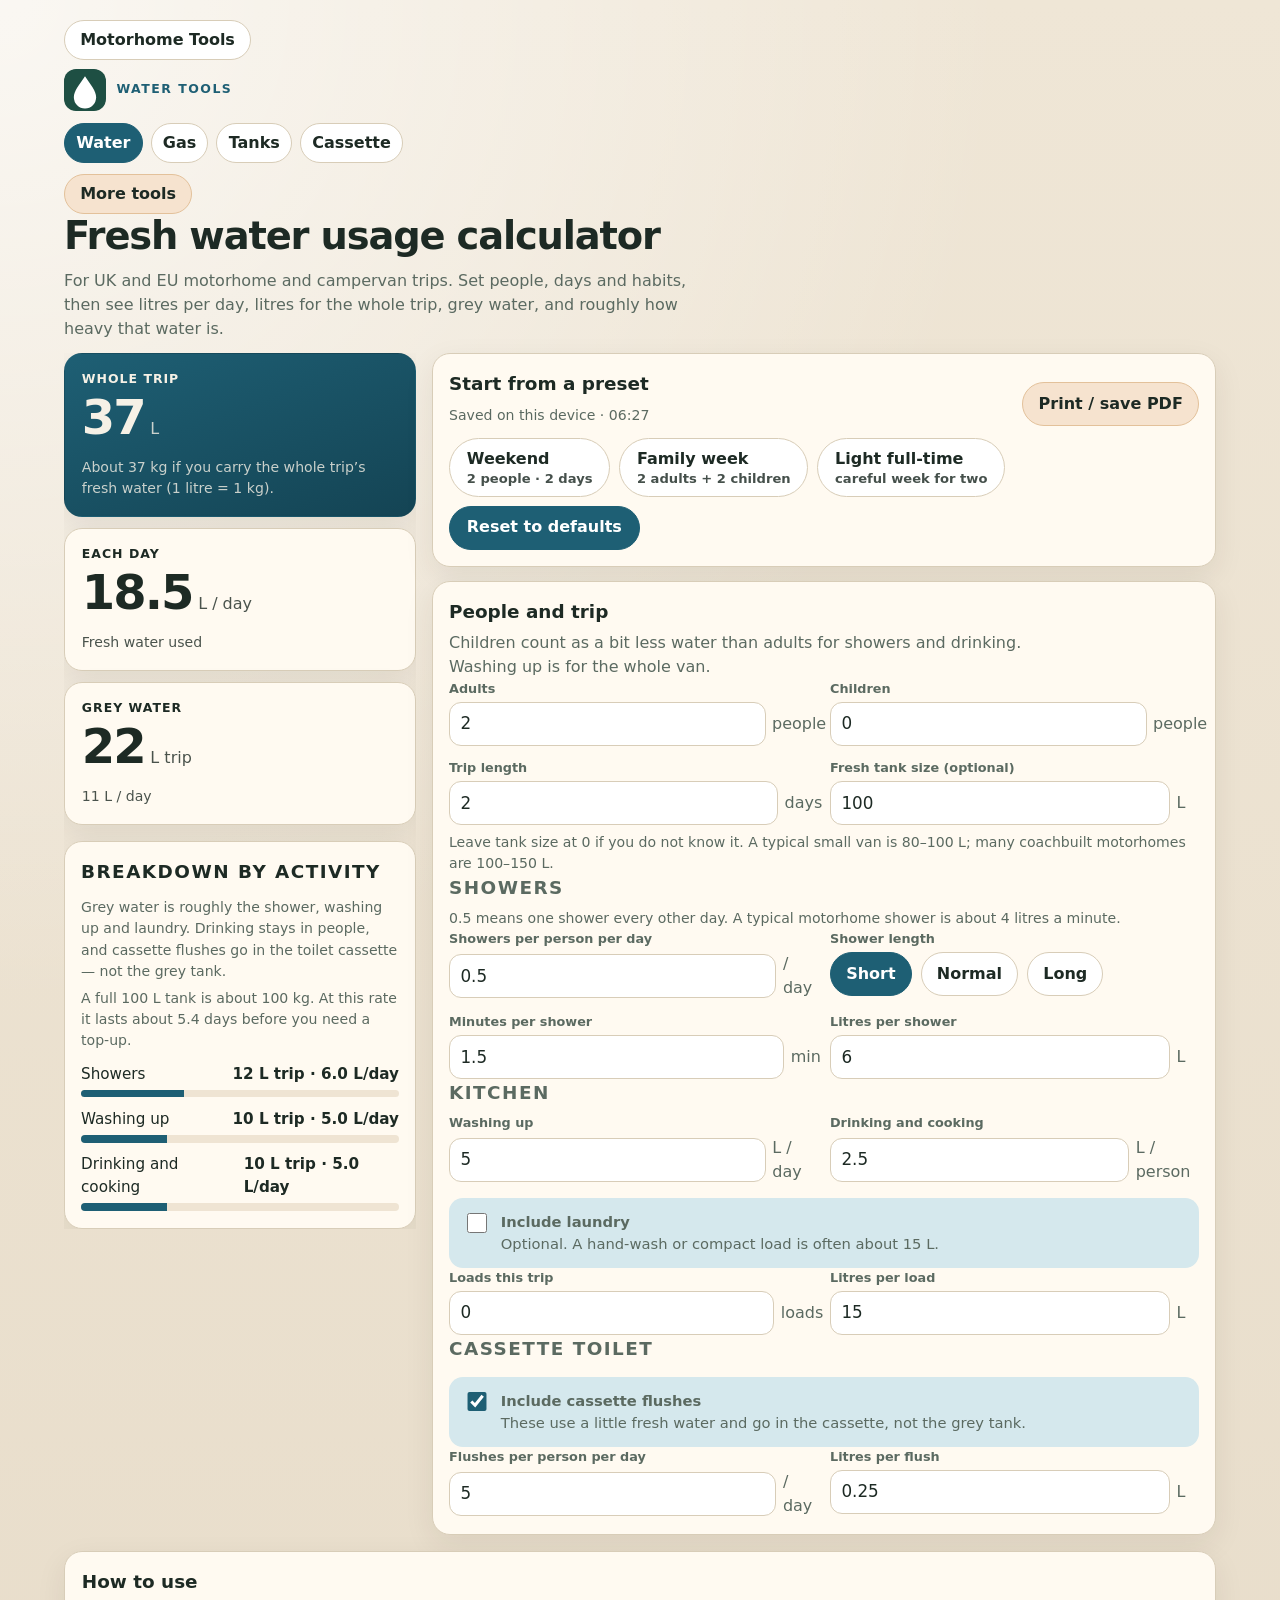
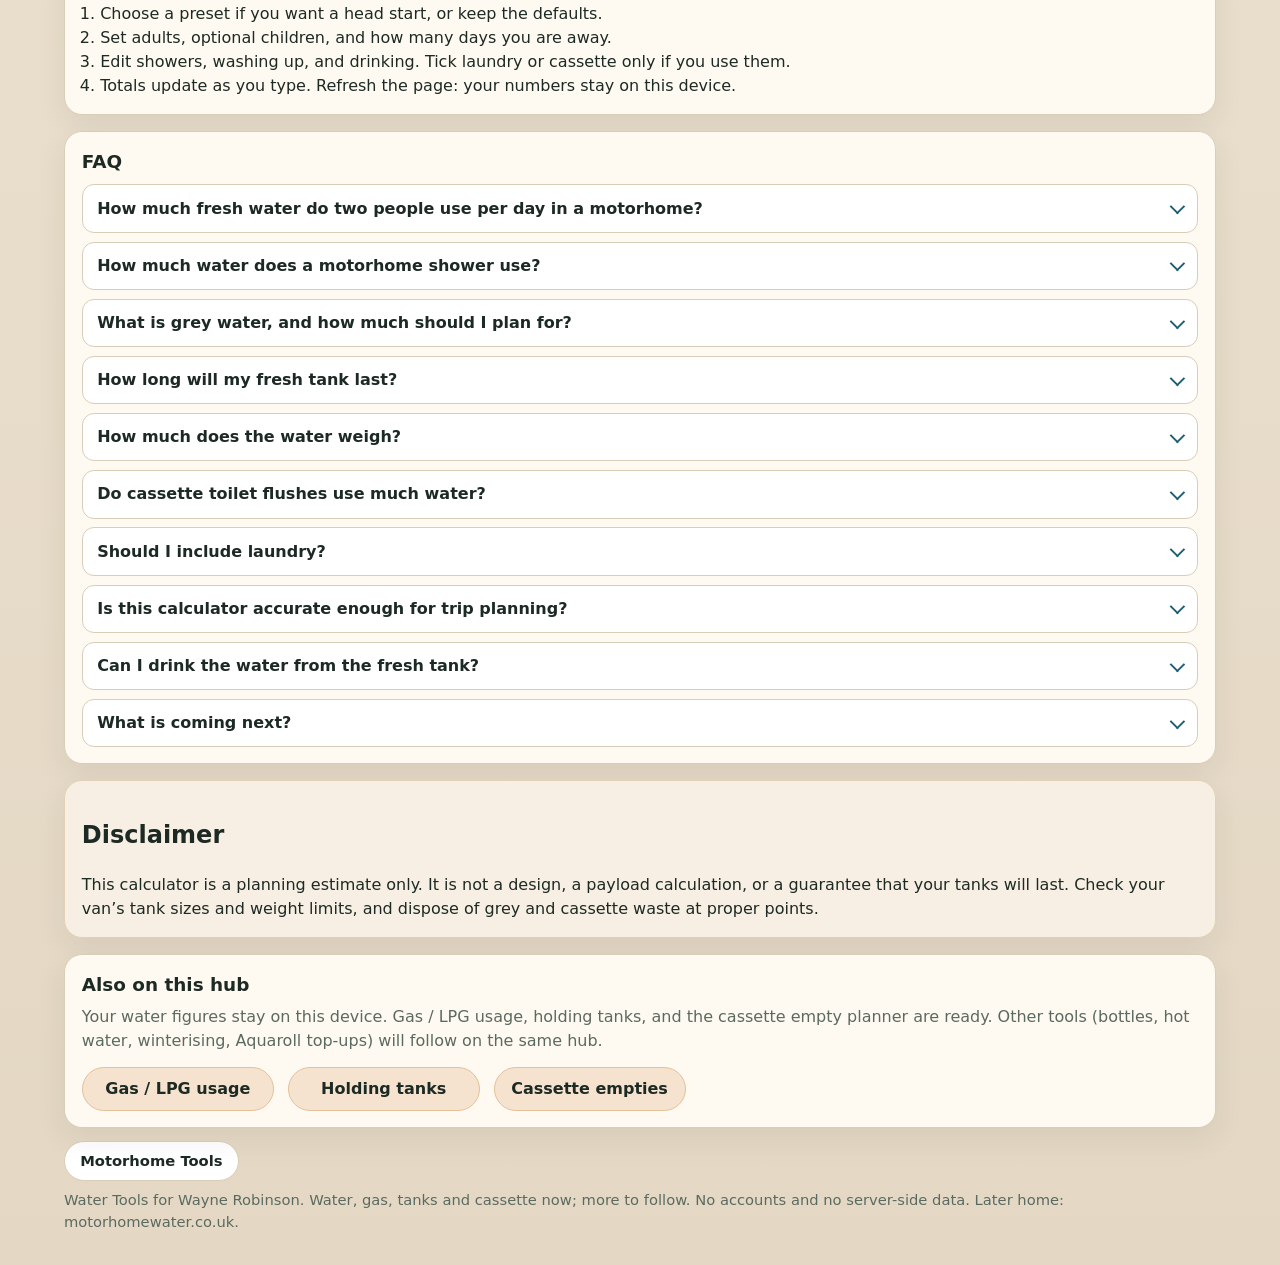
==== commit fc1ed9db: "Add Motorhome Tools home link on Water hub chrome Every hub page now has a phone-sized Motorhome Too" ====
--- a/index.html
+++ b/index.html
@@ -15,12 +15,15 @@
     <link rel="icon" href="assets/favicon-32.png?v=20260911logo" type="image/png" sizes="32x32">
     <link rel="apple-touch-icon" href="assets/apple-touch-icon.png?v=20260911logo" sizes="180x180">
     <link rel="icon" href="assets/icon-512.png?v=20260911logo" type="image/png" sizes="512x512">
-    <!-- ASSET_VERSION=20260911faq — bump this query on CSS/JS below to force-refresh cached assets. -->
-    <link rel="stylesheet" href="assets/styles.css?v=20260911faq">
+    <!-- ASSET_VERSION=20260912home — bump this query on CSS/JS below to force-refresh cached assets. -->
+    <link rel="stylesheet" href="assets/styles.css?v=20260912home">
   </head>
   <body>
     <a class="skip-link no-print" href="#calculator">Skip to calculator</a>
     <header class="site-header">
+      <nav class="hub-home no-print" aria-label="All tools">
+        <a href="https://motorhometools.co.uk/">Motorhome Tools</a>
+      </nav>
       <a class="site-brand no-print" href="index.html">
         <img class="site-logo" src="assets/logo.svg?v=20260911logo" width="40" height="40" alt="Water — motorhome tools">
         <span class="eyebrow">Water Tools</span>
@@ -355,6 +358,9 @@
     </main>
 
     <footer class="site-footer no-print">
+      <p class="hub-home">
+        <a href="https://motorhometools.co.uk/">Motorhome Tools</a>
+      </p>
       <p>Water Tools for Wayne Robinson. Water, gas, tanks and cassette now; more to follow. No accounts and no server-side data. Later home: motorhomewater.co.uk.</p>
     </footer>
 
@@ -379,10 +385,10 @@
       </div>
     </div>
 
-    <script src="assets/calc.js?v=20260911faq"></script>
-    <script src="assets/defaults.js?v=20260911faq"></script>
-    <script src="assets/storage.js?v=20260911faq"></script>
-    <script src="assets/ui.js?v=20260911faq"></script>
-    <script src="assets/app.js?v=20260911faq"></script>
+    <script src="assets/calc.js?v=20260912home"></script>
+    <script src="assets/defaults.js?v=20260912home"></script>
+    <script src="assets/storage.js?v=20260912home"></script>
+    <script src="assets/ui.js?v=20260912home"></script>
+    <script src="assets/app.js?v=20260912home"></script>
   </body>
 </html>
--- a/assets/styles.css
+++ b/assets/styles.css
@@ -133,9 +133,18 @@
   margin: 0.75rem 0 0;
 }
 
+.hub-home {
+  margin: 0 0 0.55rem;
+}
+
+.site-footer .hub-home {
+  margin: 0.85rem 0 0.45rem;
+}
+
 .tool-nav a,
 .text-btn,
-.more-tools > summary {
+.more-tools > summary,
+.hub-home a {
   appearance: none;
   display: inline-flex;
   align-items: center;
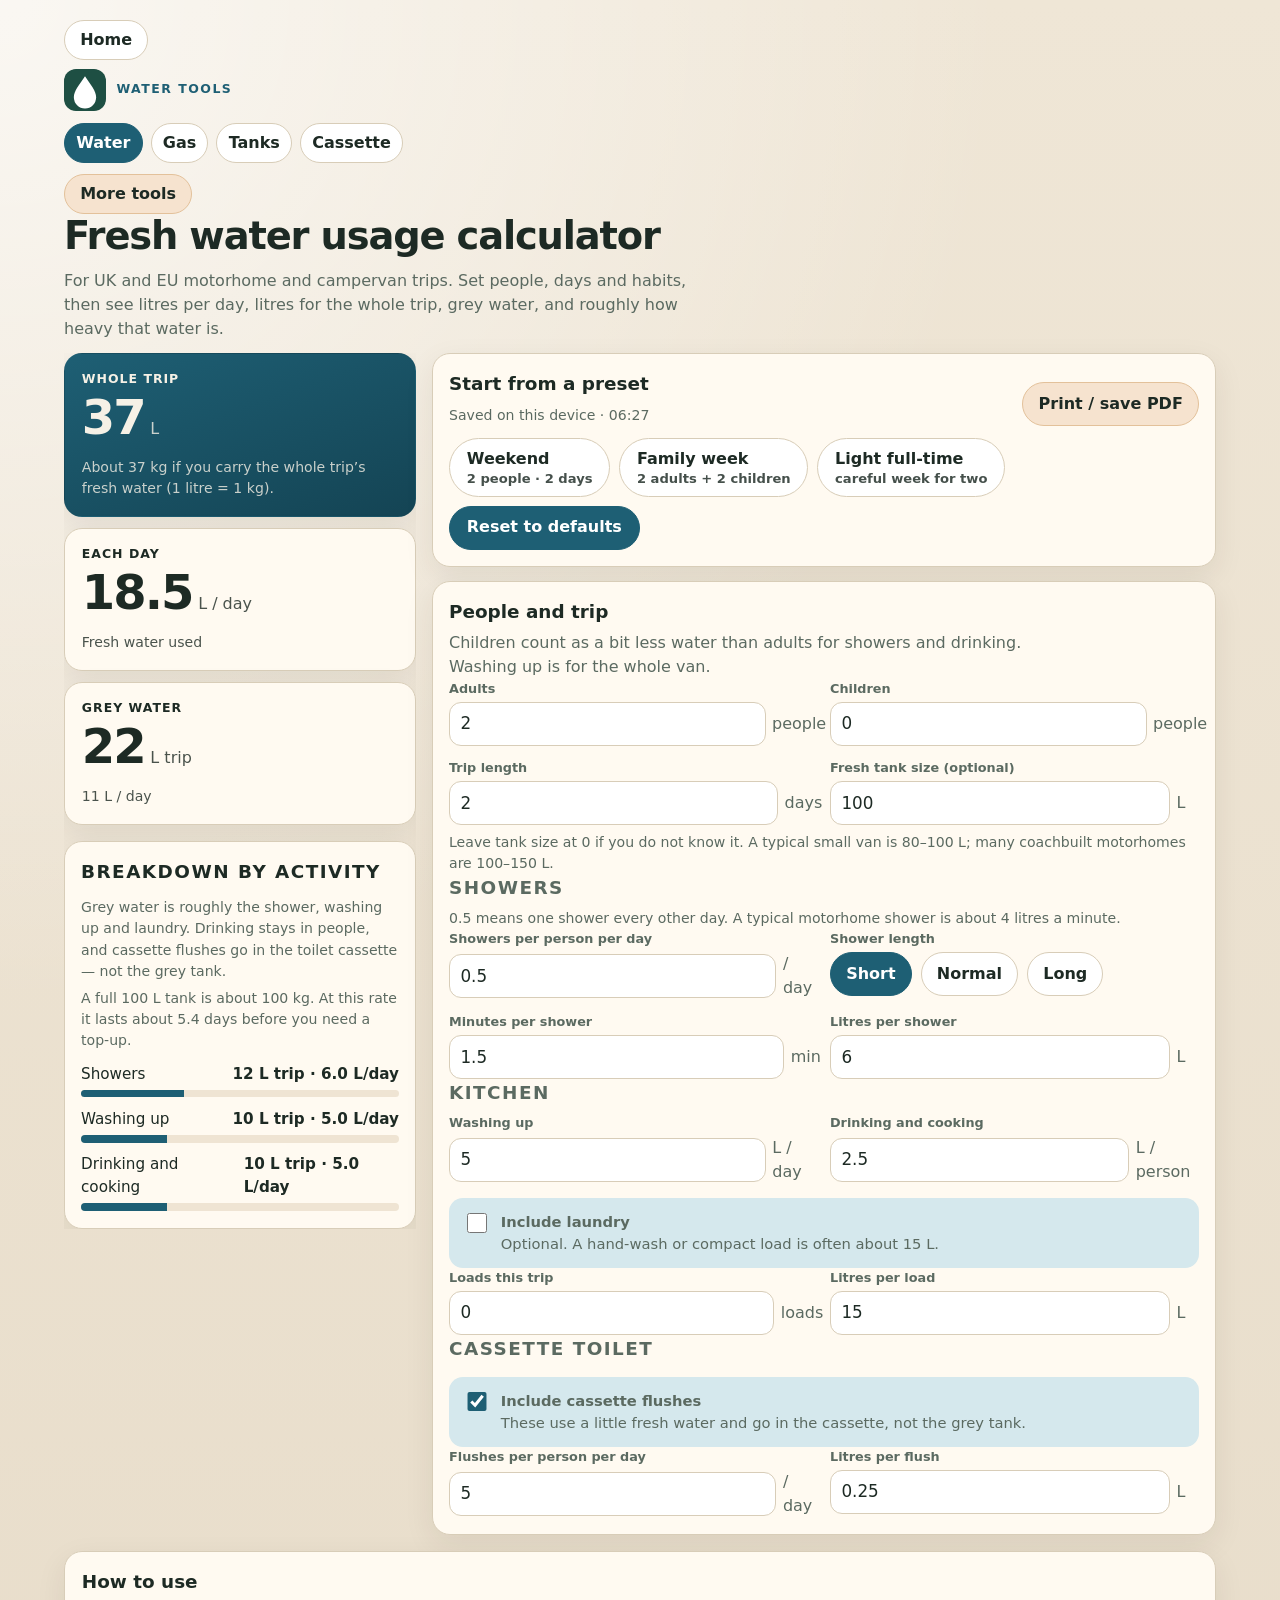
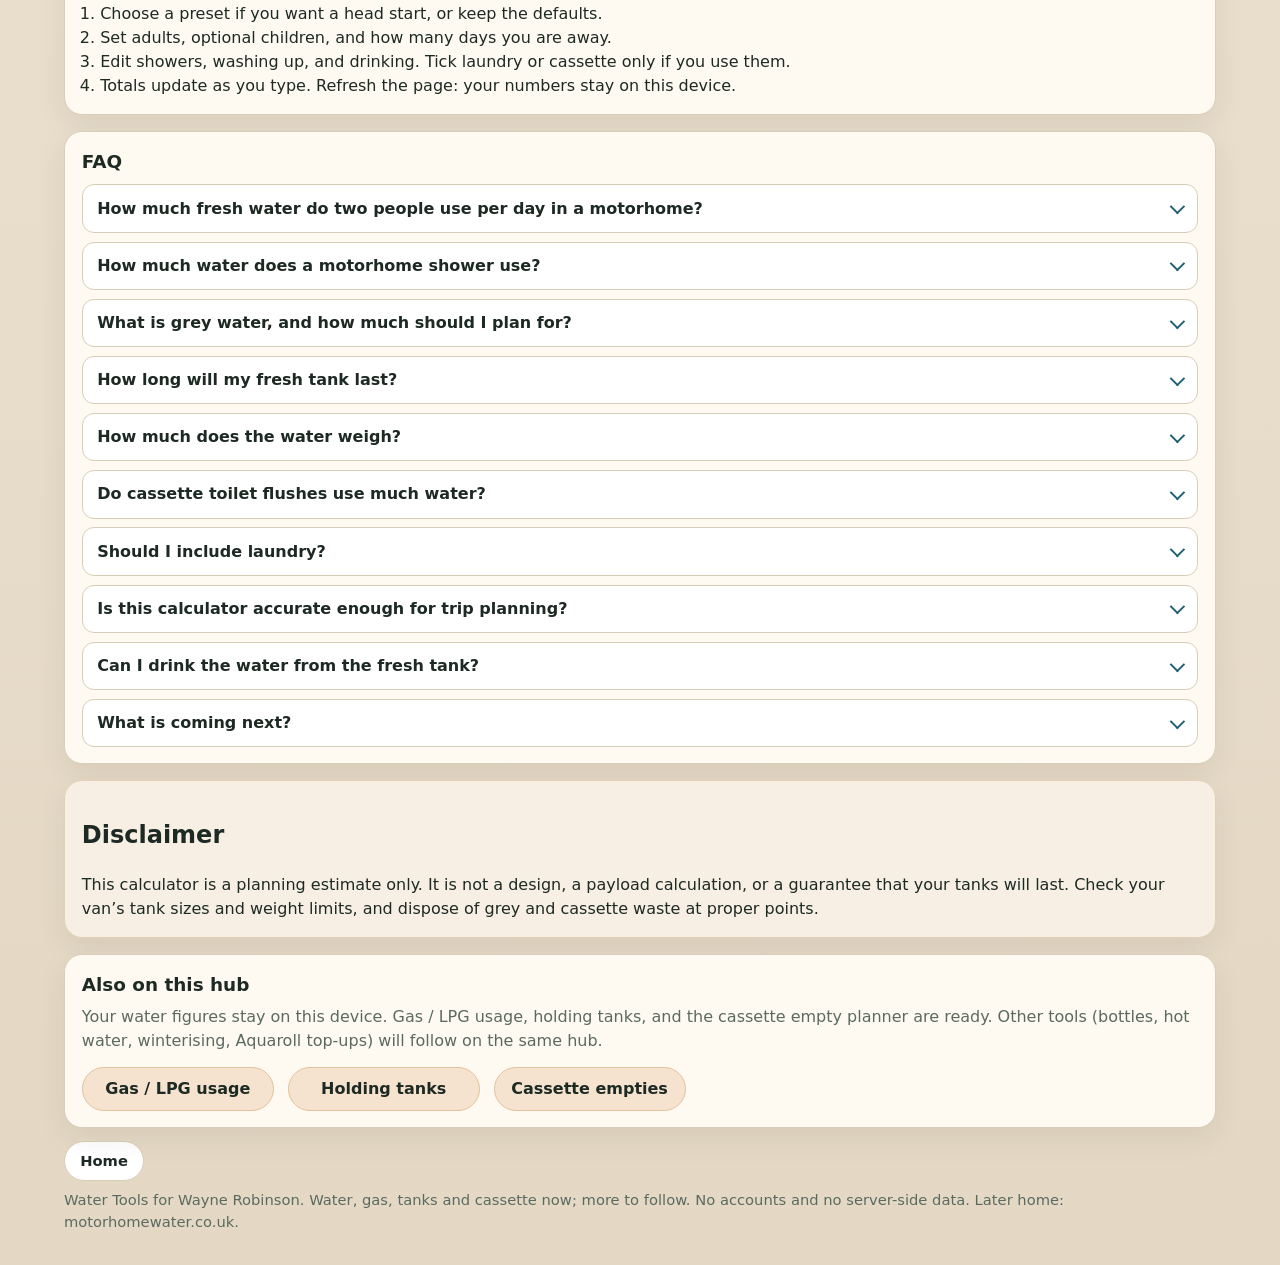
==== commit c250592b: "Rename Motorhome Tools hub chip to Home The front-door chip still goes to motorhometools.co.uk. Only" ====
--- a/index.html
+++ b/index.html
@@ -21,8 +21,8 @@
   <body>
     <a class="skip-link no-print" href="#calculator">Skip to calculator</a>
     <header class="site-header">
-      <nav class="hub-home no-print" aria-label="All tools">
-        <a href="https://motorhometools.co.uk/">Motorhome Tools</a>
+      <nav class="hub-home no-print" aria-label="Home">
+        <a href="https://motorhometools.co.uk/">Home</a>
       </nav>
       <a class="site-brand no-print" href="index.html">
         <img class="site-logo" src="assets/logo.svg?v=20260911logo" width="40" height="40" alt="Water — motorhome tools">
@@ -359,7 +359,7 @@
 
     <footer class="site-footer no-print">
       <p class="hub-home">
-        <a href="https://motorhometools.co.uk/">Motorhome Tools</a>
+        <a href="https://motorhometools.co.uk/">Home</a>
       </p>
       <p>Water Tools for Wayne Robinson. Water, gas, tanks and cassette now; more to follow. No accounts and no server-side data. Later home: motorhomewater.co.uk.</p>
     </footer>
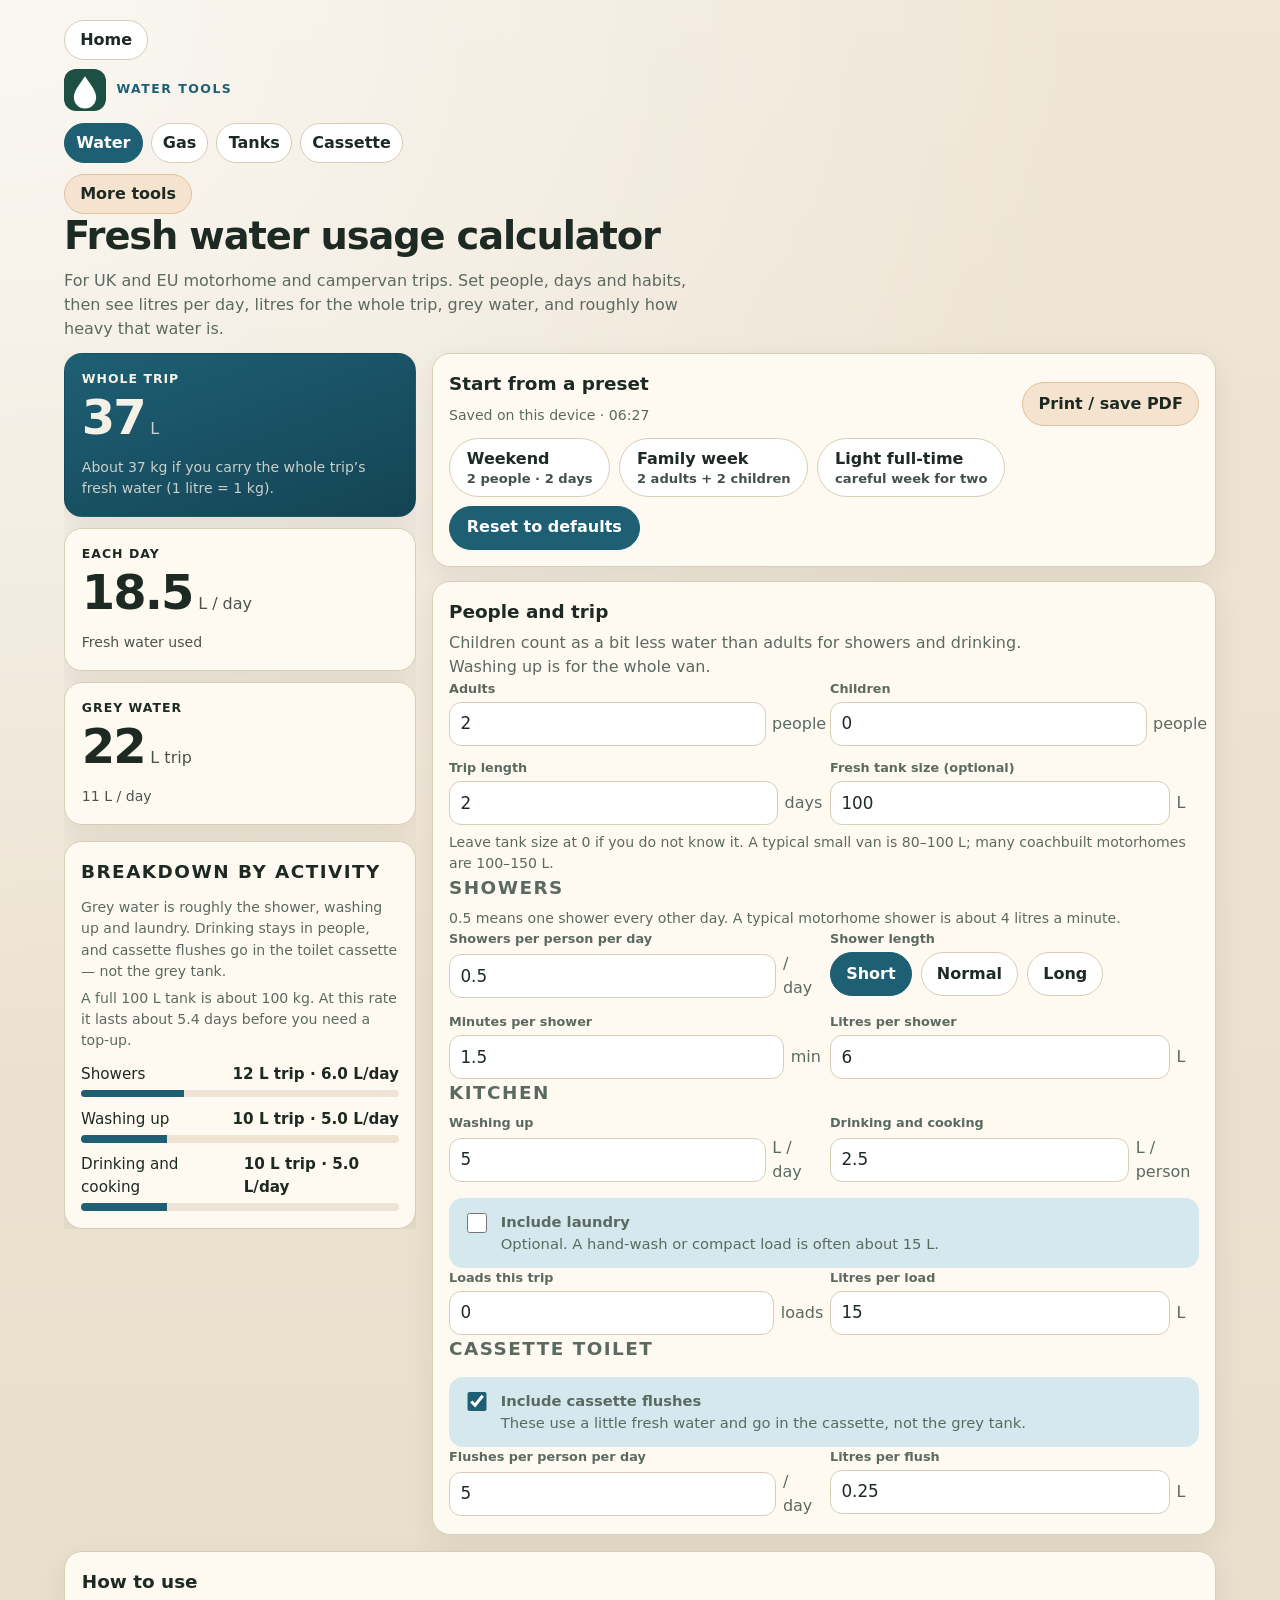
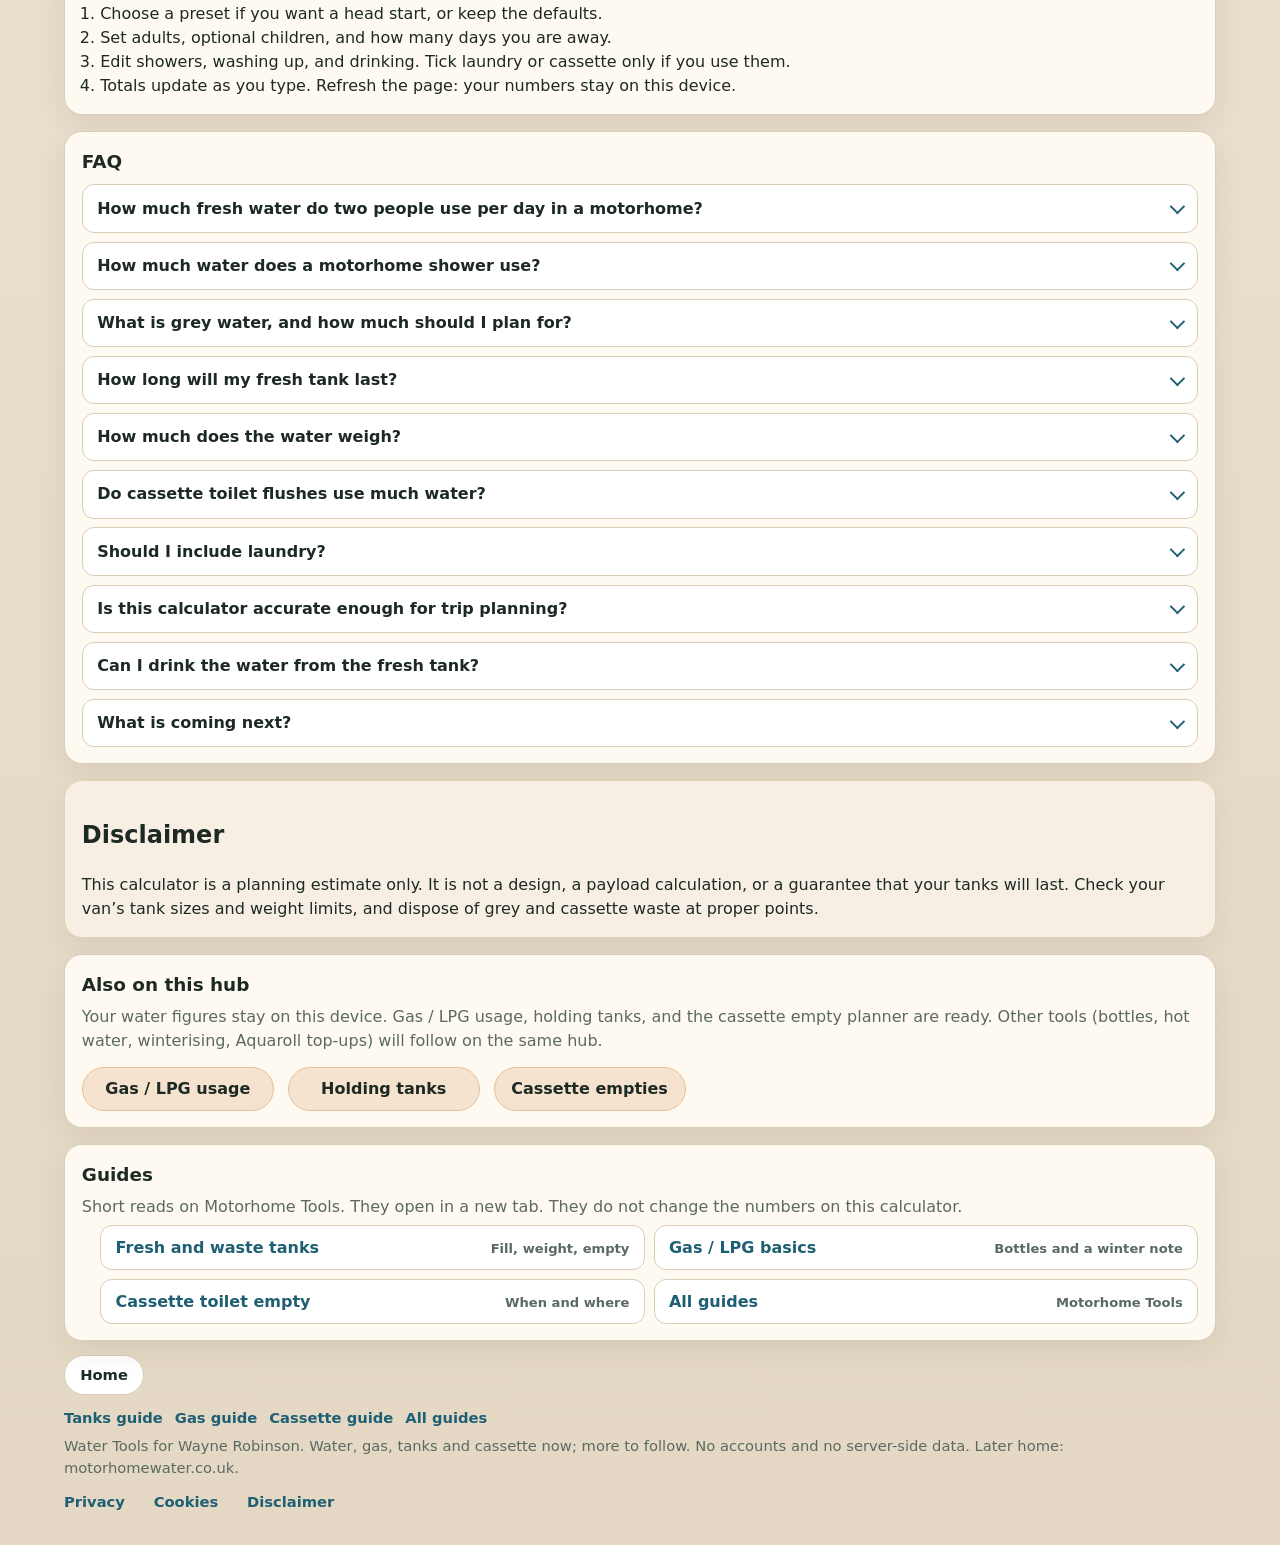
==== commit c54bfe2c: "SEO Wave C: Guides strip, honest home JSON-LD, footer legal Link live Water pages to matching Tools " ====
--- a/index.html
+++ b/index.html
@@ -7,16 +7,66 @@
     <meta name="description" content="Work out motorhome and campervan fresh water use in litres, plus grey water and water weight. Free UK/EU planning estimate from people, showers and trip length.">
     <meta name="robots" content="index,follow">
     <meta name="author" content="Wayne Robinson">
+    <link rel="canonical" href="https://motorhomewater.co.uk/">
     <meta property="og:title" content="Motorhome Water Usage Calculator | Litres per day and trip">
     <meta property="og:description" content="Pick people, trip length and habits to see fresh and grey water in litres for UK and EU motorhomes and campervans.">
     <meta property="og:type" content="website">
+    <meta property="og:url" content="https://motorhomewater.co.uk/">
+    <meta property="og:image" content="https://motorhomewater.co.uk/assets/icon-512.png">
     <meta name="theme-color" content="#1e5f74">
     <link rel="icon" href="assets/favicon.svg?v=20260911logo" type="image/svg+xml">
     <link rel="icon" href="assets/favicon-32.png?v=20260911logo" type="image/png" sizes="32x32">
     <link rel="apple-touch-icon" href="assets/apple-touch-icon.png?v=20260911logo" sizes="180x180">
     <link rel="icon" href="assets/icon-512.png?v=20260911logo" type="image/png" sizes="512x512">
-    <!-- ASSET_VERSION=20260912home — bump this query on CSS/JS below to force-refresh cached assets. -->
-    <link rel="stylesheet" href="assets/styles.css?v=20260912home">
+    <!-- ASSET_VERSION=20260915c — bump this query on CSS/JS below to force-refresh cached assets. -->
+    <link rel="stylesheet" href="assets/styles.css?v=20260915c">
+    <script type="application/ld+json">
+    {
+      "@context": "https://schema.org",
+      "@graph": [
+        {
+          "@type": "WebApplication",
+          "name": "Motorhome Water Usage Calculator",
+          "alternateName": "Water Tools",
+          "url": "https://motorhomewater.co.uk/",
+          "description": "Work out motorhome and campervan fresh water use in litres, plus grey water and water weight. Free UK/EU planning estimate from people, showers and trip length.",
+          "applicationCategory": "UtilitiesApplication",
+          "operatingSystem": "Any",
+          "browserRequirements": "Requires JavaScript. Works in modern mobile and desktop browsers.",
+          "inLanguage": "en-GB",
+          "isAccessibleForFree": true,
+          "author": {
+            "@type": "Person",
+            "name": "Wayne Robinson"
+          },
+          "featureList": [
+            "Litres of fresh water per day and for the whole trip",
+            "Grey water estimate from showers, washing up and laundry",
+            "Water weight (1 litre is about 1 kg)",
+            "Breakdown by activity, including optional cassette flushes",
+            "Numbers stay on this device — no accounts"
+          ]
+        },
+        {
+          "@type": "BreadcrumbList",
+          "itemListElement": [
+            {
+              "@type": "ListItem",
+              "position": 1,
+              "name": "Home",
+              "item": "https://motorhometools.co.uk/"
+            },
+            {
+              "@type": "ListItem",
+              "position": 2,
+              "name": "Water",
+              "item": "https://motorhomewater.co.uk/"
+            }
+          ]
+        }
+      ]
+    }
+    </script>
   </head>
   <body>
     <a class="skip-link no-print" href="#calculator">Skip to calculator</a>
@@ -24,12 +74,12 @@
       <nav class="hub-home no-print" aria-label="Home">
         <a href="https://motorhometools.co.uk/">Home</a>
       </nav>
-      <a class="site-brand no-print" href="index.html">
+      <a class="site-brand no-print" href="/">
         <img class="site-logo" src="assets/logo.svg?v=20260911logo" width="40" height="40" alt="Water — motorhome tools">
         <span class="eyebrow">Water Tools</span>
       </a>
       <nav class="tool-nav no-print" aria-label="Main tools">
-        <a href="index.html" aria-current="page">Water</a>
+        <a href="/" aria-current="page">Water</a>
         <a href="gas.html">Gas</a>
         <a href="tanks.html">Tanks</a>
         <a href="cassette.html">Cassette</a>
@@ -355,13 +405,60 @@
         <a class="add-btn next-tool-link" href="tanks.html">Holding tanks</a>
         <a class="add-btn next-tool-link" href="cassette.html">Cassette empties</a>
       </section>
+
+      <section class="help-card guides-strip no-print" aria-labelledby="guides-title">
+        <h2 id="guides-title">Guides</h2>
+        <p>
+          Short reads on Motorhome Tools. They open in a new tab. They do not
+          change the numbers on this calculator.
+        </p>
+        <ul class="guides-list">
+          <li>
+            <a href="https://motorhometools.co.uk/guides/fresh-waste-tanks.html" target="_blank" rel="noopener noreferrer">
+              <span>Fresh and waste tanks</span>
+              <span class="hint">Fill, weight, empty</span>
+            </a>
+          </li>
+          <li>
+            <a href="https://motorhometools.co.uk/guides/gas-lpg-basics.html" target="_blank" rel="noopener noreferrer">
+              <span>Gas / LPG basics</span>
+              <span class="hint">Bottles and a winter note</span>
+            </a>
+          </li>
+          <li>
+            <a href="https://motorhometools.co.uk/guides/cassette-toilet-empty.html" target="_blank" rel="noopener noreferrer">
+              <span>Cassette toilet empty</span>
+              <span class="hint">When and where</span>
+            </a>
+          </li>
+          <li>
+            <a href="https://motorhometools.co.uk/guides/" target="_blank" rel="noopener noreferrer">
+              <span>All guides</span>
+              <span class="hint">Motorhome Tools</span>
+            </a>
+          </li>
+        </ul>
+      </section>
     </main>
 
     <footer class="site-footer no-print">
       <p class="hub-home">
         <a href="https://motorhometools.co.uk/">Home</a>
       </p>
+      <nav class="footer-guides" aria-label="Guides">
+        <a href="https://motorhometools.co.uk/guides/fresh-waste-tanks.html">Tanks guide</a>
+        <a href="https://motorhometools.co.uk/guides/gas-lpg-basics.html">Gas guide</a>
+        <a href="https://motorhometools.co.uk/guides/cassette-toilet-empty.html">Cassette guide</a>
+        <a href="https://motorhometools.co.uk/guides/">All guides</a>
+      </nav>
       <p>Water Tools for Wayne Robinson. Water, gas, tanks and cassette now; more to follow. No accounts and no server-side data. Later home: motorhomewater.co.uk.</p>
+      <nav class="legal-links" aria-label="Legal">
+        <a href="https://motorhometools.co.uk/privacy.html">Privacy</a>
+        <span class="legal-sep" aria-hidden="true">·</span>
+        <a href="https://motorhometools.co.uk/cookies.html">Cookies</a>
+        <span class="legal-sep" aria-hidden="true">·</span>
+        <a href="https://motorhometools.co.uk/disclaimer.html">Disclaimer</a>
+      </nav>
     </footer>
 
     <div
--- a/assets/styles.css
+++ b/assets/styles.css
@@ -530,6 +530,9 @@
 .tool-nav a:focus-visible,
 .more-tools > summary:focus-visible,
 .faq-list summary:focus-visible,
+.guides-list a:focus-visible,
+.footer-guides a:focus-visible,
+.legal-links a:focus-visible,
 input:focus-visible {
   outline: 3px solid #f0b25a;
   outline-offset: 2px;
@@ -572,6 +575,7 @@
 .faq-card,
 .disclaimer,
 .next-tool,
+.guides-strip,
 .soon-card {
   position: relative;
   z-index: 1;
@@ -694,6 +698,74 @@
   text-decoration: none;
 }
 
+.guides-strip {
+  margin: 1rem 0 0;
+}
+
+.guides-strip > p {
+  margin: 0.4rem 0 0;
+  color: var(--muted);
+}
+
+.guides-list {
+  list-style: none;
+  margin: 0.7rem 0 0;
+  padding: 0;
+  display: grid;
+  gap: 0.55rem;
+}
+
+.guides-list a {
+  display: flex;
+  align-items: baseline;
+  justify-content: space-between;
+  flex-wrap: wrap;
+  gap: 0.2rem 0.75rem;
+  min-height: 2.75rem;
+  padding: 0.6rem 0.9rem;
+  background: #fff;
+  border: 1px solid var(--card-edge);
+  border-radius: 12px;
+  text-decoration: none;
+  color: var(--ink);
+  font-weight: 650;
+}
+
+.guides-list a:hover {
+  border-color: var(--accent);
+}
+
+.guides-list .hint {
+  font-weight: 600;
+  font-size: 0.82rem;
+  color: var(--muted);
+}
+
+.footer-guides,
+.legal-links {
+  display: flex;
+  flex-wrap: wrap;
+  align-items: center;
+  gap: 0.35rem 0.75rem;
+  margin: 0.75rem 0 0;
+}
+
+.footer-guides a,
+.legal-links a {
+  color: var(--accent);
+  font-weight: 650;
+  text-decoration: none;
+}
+
+.footer-guides a:hover,
+.legal-links a:hover {
+  text-decoration: underline;
+}
+
+.legal-sep {
+  color: var(--card-edge);
+}
+
 .site-footer {
   padding: 0 0 2rem;
   color: var(--muted);
@@ -769,6 +841,10 @@
 }
 
 @media (min-width: 640px) {
+  .guides-list {
+    grid-template-columns: 1fr 1fr;
+  }
+
   .field-grid {
     grid-template-columns: 1fr 1fr;
   }
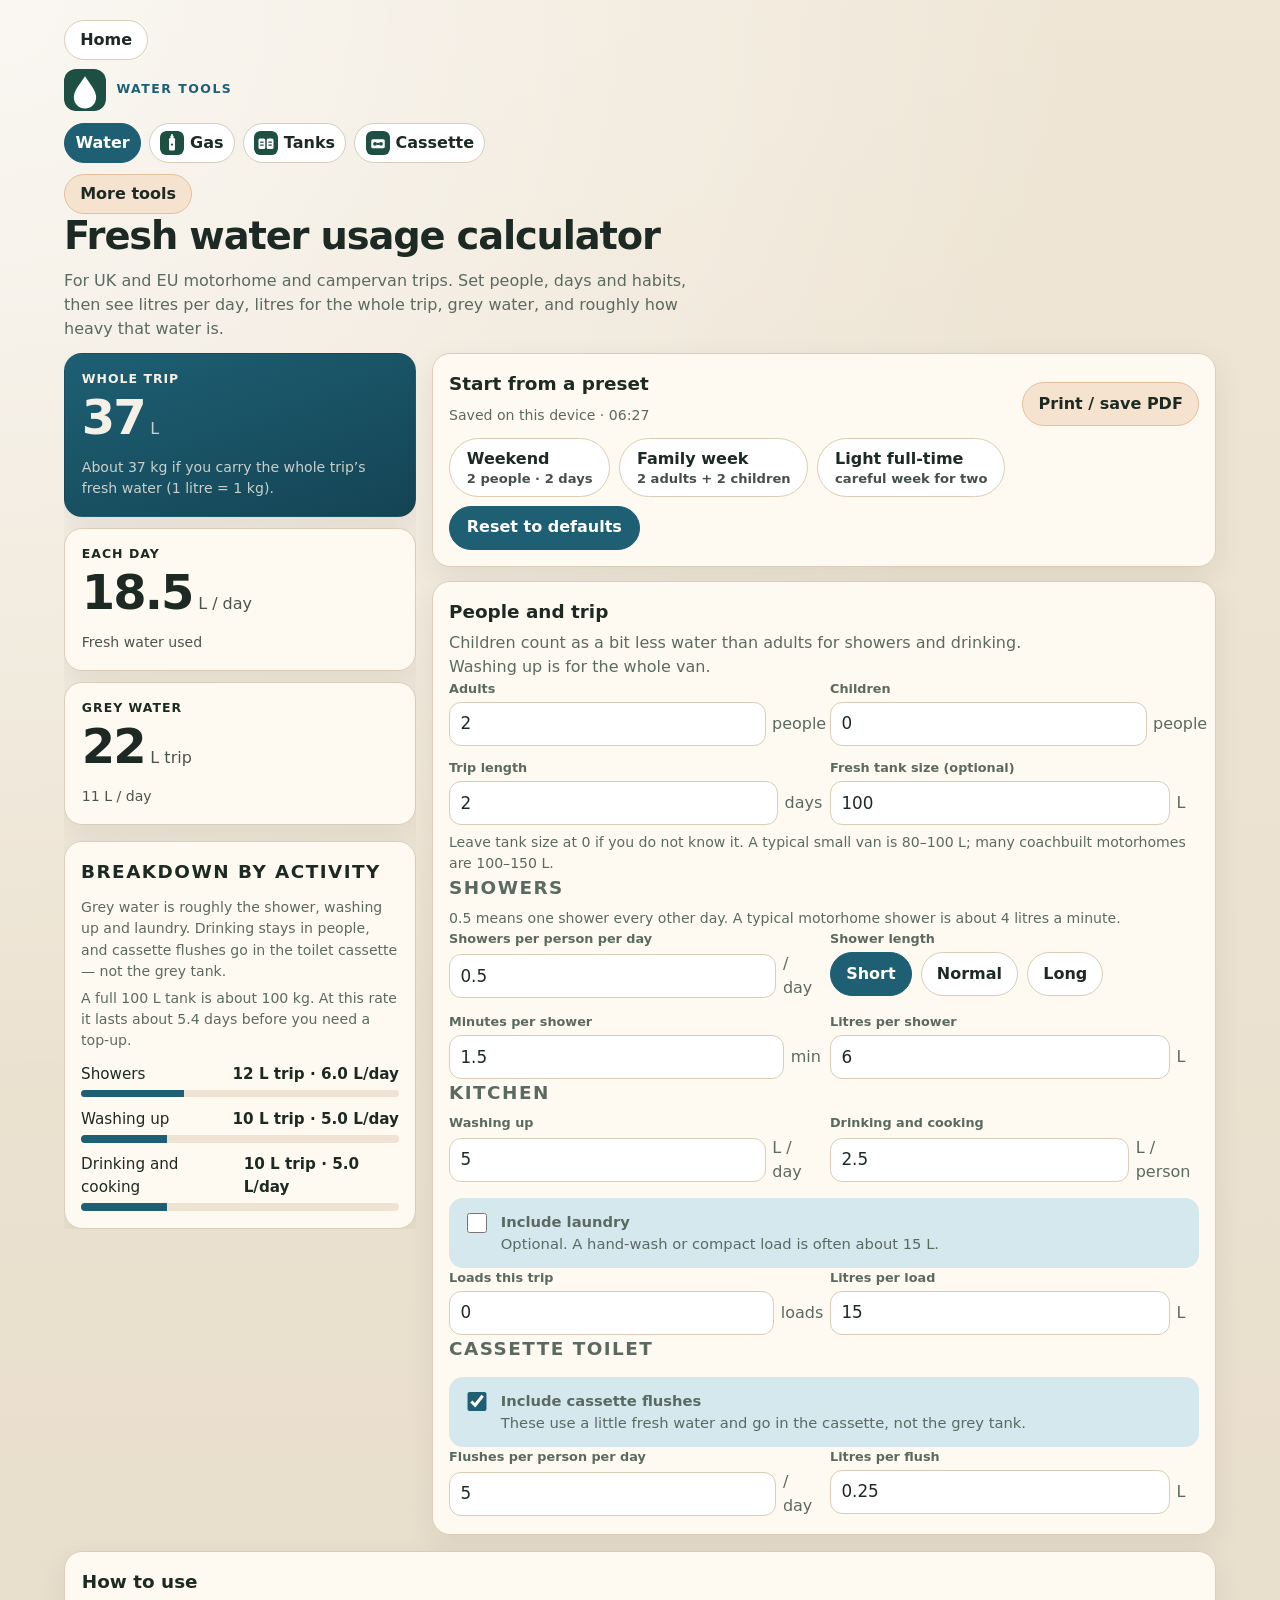
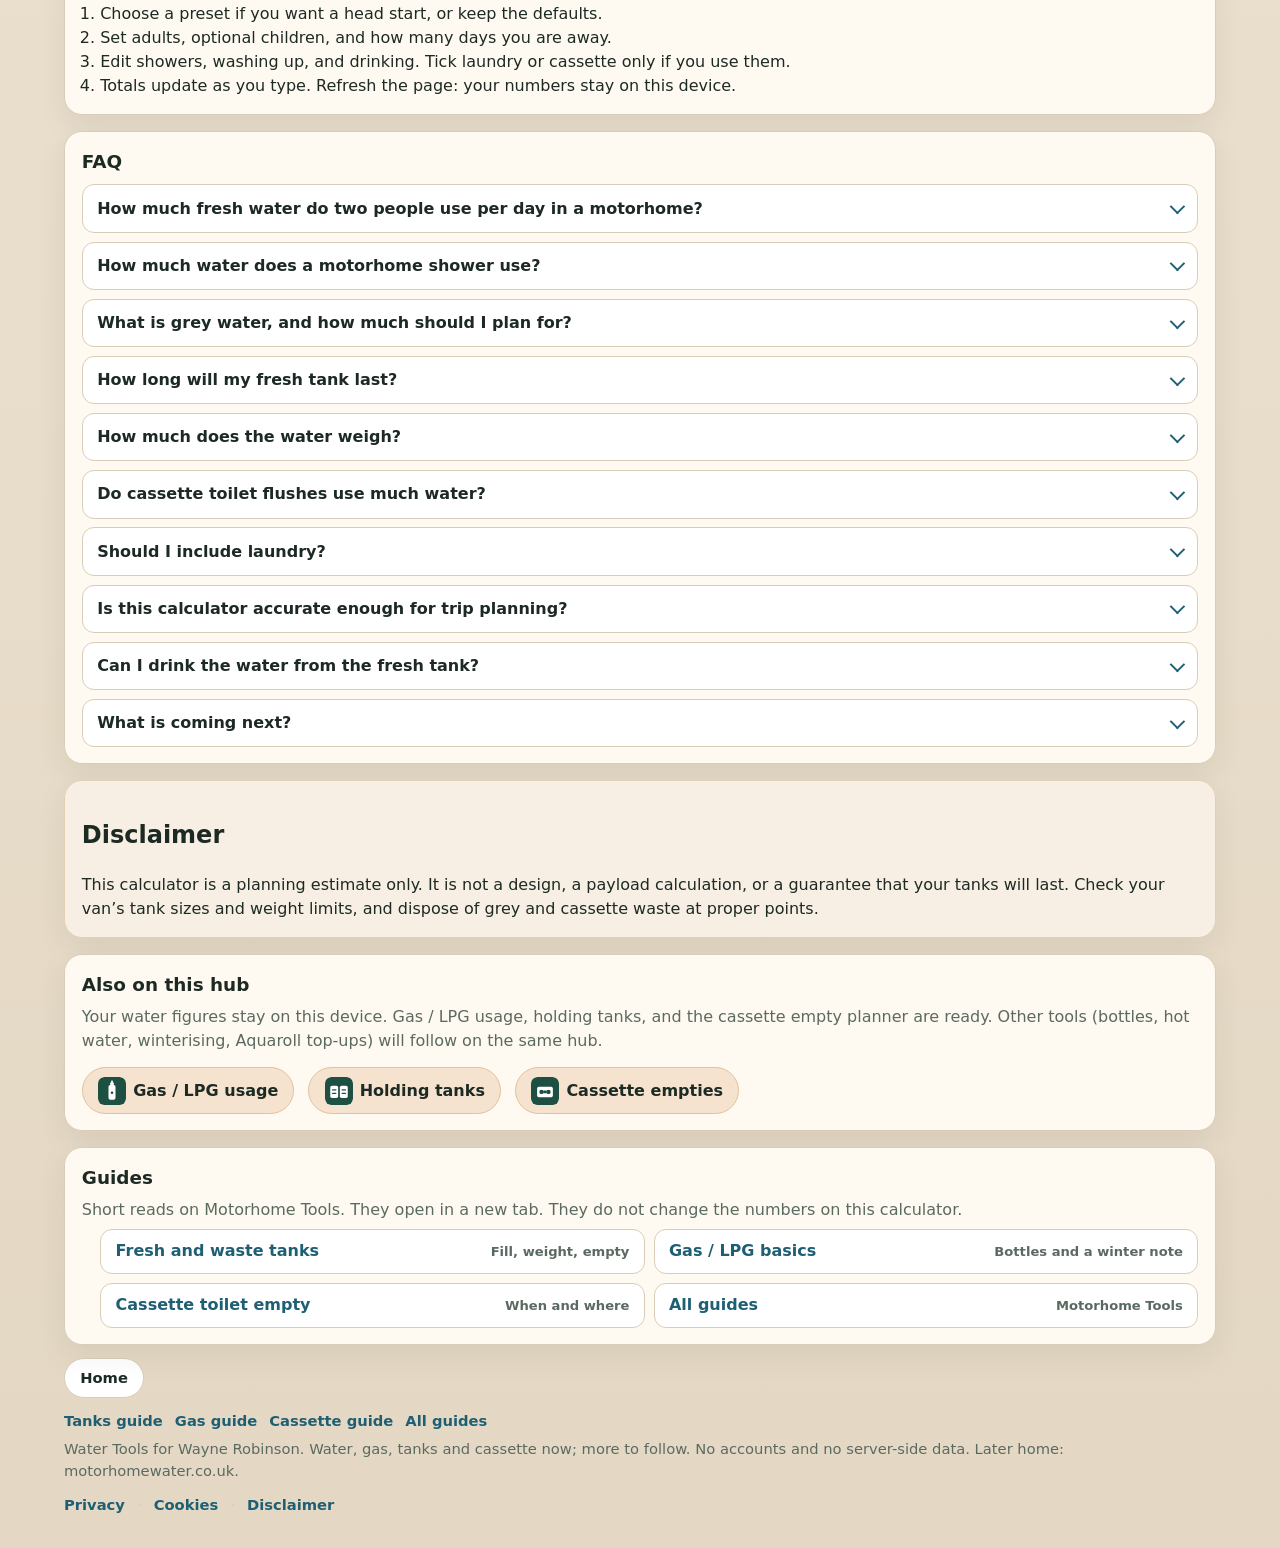
==== commit 7daebf88: "Ship Wayne-locked Water hub mark and Gas/Tanks/Cassette glyphs Replace logo and favicon set with the" ====
--- a/index.html
+++ b/index.html
@@ -14,12 +14,12 @@
     <meta property="og:url" content="https://motorhomewater.co.uk/">
     <meta property="og:image" content="https://motorhomewater.co.uk/assets/icon-512.png">
     <meta name="theme-color" content="#1e5f74">
-    <link rel="icon" href="assets/favicon.svg?v=20260911logo" type="image/svg+xml">
-    <link rel="icon" href="assets/favicon-32.png?v=20260911logo" type="image/png" sizes="32x32">
-    <link rel="apple-touch-icon" href="assets/apple-touch-icon.png?v=20260911logo" sizes="180x180">
-    <link rel="icon" href="assets/icon-512.png?v=20260911logo" type="image/png" sizes="512x512">
-    <!-- ASSET_VERSION=20260915c — bump this query on CSS/JS below to force-refresh cached assets. -->
-    <link rel="stylesheet" href="assets/styles.css?v=20260915c">
+    <link rel="icon" href="assets/favicon.svg?v=20260915logos" type="image/svg+xml">
+    <link rel="icon" href="assets/favicon-32.png?v=20260915logos" type="image/png" sizes="32x32">
+    <link rel="apple-touch-icon" href="assets/apple-touch-icon.png?v=20260915logos" sizes="180x180">
+    <link rel="icon" href="assets/icon-512.png?v=20260915logos" type="image/png" sizes="512x512">
+    <!-- ASSET_VERSION=20260915logos — bump this query on CSS/JS below to force-refresh cached assets. -->
+    <link rel="stylesheet" href="assets/styles.css?v=20260915logos">
     <script type="application/ld+json">
     {
       "@context": "https://schema.org",
@@ -75,14 +75,14 @@
         <a href="https://motorhometools.co.uk/">Home</a>
       </nav>
       <a class="site-brand no-print" href="/">
-        <img class="site-logo" src="assets/logo.svg?v=20260911logo" width="40" height="40" alt="Water — motorhome tools">
+        <img class="site-logo" src="assets/logo.svg?v=20260915logos" width="40" height="40" alt="Water — motorhome tools">
         <span class="eyebrow">Water Tools</span>
       </a>
       <nav class="tool-nav no-print" aria-label="Main tools">
         <a href="/" aria-current="page">Water</a>
-        <a href="gas.html">Gas</a>
-        <a href="tanks.html">Tanks</a>
-        <a href="cassette.html">Cassette</a>
+        <a href="gas.html"><img class="tool-glyph" src="assets/glyph-gas.svg?v=20260915logos" width="24" height="24" alt="">Gas</a>
+        <a href="tanks.html"><img class="tool-glyph" src="assets/glyph-tanks.svg?v=20260915logos" width="24" height="24" alt="">Tanks</a>
+        <a href="cassette.html"><img class="tool-glyph" src="assets/glyph-cassette.svg?v=20260915logos" width="24" height="24" alt="">Cassette</a>
       </nav>
       <details class="more-tools no-print">
         <summary>More tools</summary>
@@ -401,9 +401,9 @@
           and the cassette empty planner are ready. Other tools (bottles, hot water,
           winterising, Aquaroll top-ups) will follow on the same hub.
         </p>
-        <a class="add-btn next-tool-link" href="gas.html">Gas / LPG usage</a>
-        <a class="add-btn next-tool-link" href="tanks.html">Holding tanks</a>
-        <a class="add-btn next-tool-link" href="cassette.html">Cassette empties</a>
+        <a class="add-btn next-tool-link" href="gas.html"><img class="tool-glyph" src="assets/glyph-gas.svg?v=20260915logos" width="28" height="28" alt="">Gas / LPG usage</a>
+        <a class="add-btn next-tool-link" href="tanks.html"><img class="tool-glyph" src="assets/glyph-tanks.svg?v=20260915logos" width="28" height="28" alt="">Holding tanks</a>
+        <a class="add-btn next-tool-link" href="cassette.html"><img class="tool-glyph" src="assets/glyph-cassette.svg?v=20260915logos" width="28" height="28" alt="">Cassette empties</a>
       </section>
 
       <section class="help-card guides-strip no-print" aria-labelledby="guides-title">
--- a/assets/styles.css
+++ b/assets/styles.css
@@ -162,7 +162,16 @@
 }
 
 .tool-nav a {
-  padding: 0.4rem 0.7rem;
+  gap: 0.35rem;
+  padding: 0.35rem 0.65rem;
+}
+
+.tool-glyph {
+  display: block;
+  width: 1.5rem;
+  height: 1.5rem;
+  flex: 0 0 1.5rem;
+  border-radius: 0.4rem;
 }
 
 .tool-nav a[aria-current="page"],
@@ -691,11 +700,18 @@
   display: inline-flex;
   align-items: center;
   justify-content: center;
+  gap: 0.45rem;
   width: auto;
   min-width: 12rem;
   margin-top: 0.85rem;
   margin-right: 0.55rem;
   text-decoration: none;
+}
+
+.next-tool-link .tool-glyph {
+  width: 1.75rem;
+  height: 1.75rem;
+  flex-basis: 1.75rem;
 }
 
 .guides-strip {
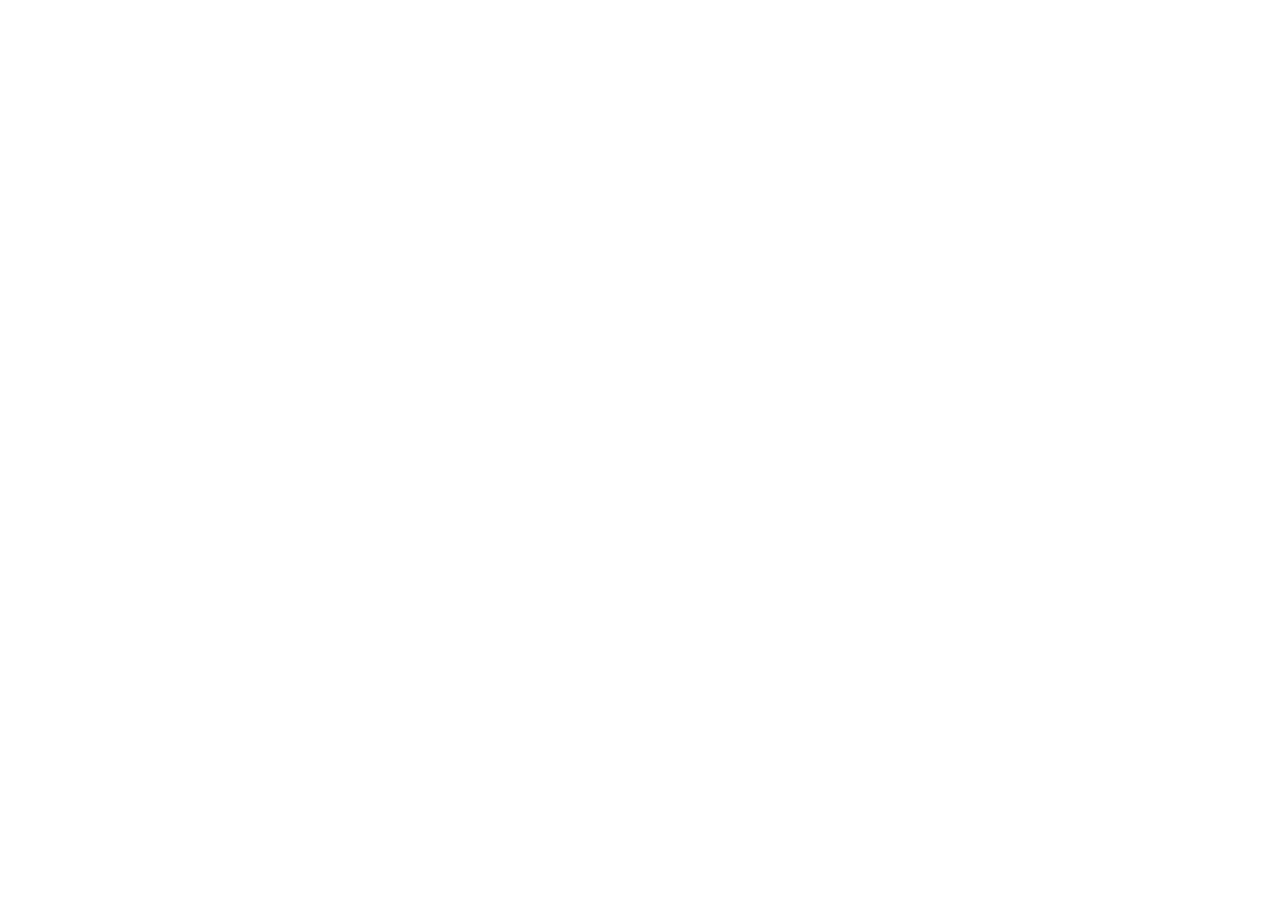
==== commit 3bab70ff: "Serve hub redirect stubs from the published HTML. Render still publishes the repo root and ignores B" ====
--- a/index.html
+++ b/index.html
@@ -1,491 +1,17 @@
 <!DOCTYPE html>
 <html lang="en-GB">
-  <head>
-    <meta charset="utf-8">
-    <meta name="viewport" content="width=device-width, initial-scale=1">
-    <title>Motorhome Water Usage Calculator | Litres per day &amp; trip | UK &amp; EU</title>
-    <meta name="description" content="Work out motorhome and campervan fresh water use in litres, plus grey water and water weight. Free UK/EU planning estimate from people, showers and trip length.">
-    <meta name="robots" content="index,follow">
-    <meta name="author" content="Wayne Robinson">
-    <link rel="canonical" href="https://motorhomewater.co.uk/">
-    <meta property="og:title" content="Motorhome Water Usage Calculator | Litres per day and trip">
-    <meta property="og:description" content="Pick people, trip length and habits to see fresh and grey water in litres for UK and EU motorhomes and campervans.">
-    <meta property="og:type" content="website">
-    <meta property="og:url" content="https://motorhomewater.co.uk/">
-    <meta property="og:image" content="https://motorhomewater.co.uk/assets/icon-512.png">
-    <meta name="theme-color" content="#1e5f74">
-    <link rel="icon" href="assets/favicon.svg?v=20260915logos" type="image/svg+xml">
-    <link rel="icon" href="assets/favicon-32.png?v=20260915logos" type="image/png" sizes="32x32">
-    <link rel="apple-touch-icon" href="assets/apple-touch-icon.png?v=20260915logos" sizes="180x180">
-    <link rel="icon" href="assets/icon-512.png?v=20260915logos" type="image/png" sizes="512x512">
-    <!-- ASSET_VERSION=20260915logos — bump this query on CSS/JS below to force-refresh cached assets. -->
-    <link rel="stylesheet" href="assets/styles.css?v=20260915logos">
-    <script type="application/ld+json">
-    {
-      "@context": "https://schema.org",
-      "@graph": [
-        {
-          "@type": "WebApplication",
-          "name": "Motorhome Water Usage Calculator",
-          "alternateName": "Water Tools",
-          "url": "https://motorhomewater.co.uk/",
-          "description": "Work out motorhome and campervan fresh water use in litres, plus grey water and water weight. Free UK/EU planning estimate from people, showers and trip length.",
-          "applicationCategory": "UtilitiesApplication",
-          "operatingSystem": "Any",
-          "browserRequirements": "Requires JavaScript. Works in modern mobile and desktop browsers.",
-          "inLanguage": "en-GB",
-          "isAccessibleForFree": true,
-          "author": {
-            "@type": "Person",
-            "name": "Wayne Robinson"
-          },
-          "featureList": [
-            "Litres of fresh water per day and for the whole trip",
-            "Grey water estimate from showers, washing up and laundry",
-            "Water weight (1 litre is about 1 kg)",
-            "Breakdown by activity, including optional cassette flushes",
-            "Numbers stay on this device — no accounts"
-          ]
-        },
-        {
-          "@type": "BreadcrumbList",
-          "itemListElement": [
-            {
-              "@type": "ListItem",
-              "position": 1,
-              "name": "Home",
-              "item": "https://motorhometools.co.uk/"
-            },
-            {
-              "@type": "ListItem",
-              "position": 2,
-              "name": "Water",
-              "item": "https://motorhomewater.co.uk/"
-            }
-          ]
-        }
-      ]
-    }
-    </script>
-  </head>
-  <body>
-    <a class="skip-link no-print" href="#calculator">Skip to calculator</a>
-    <header class="site-header">
-      <nav class="hub-home no-print" aria-label="Home">
-        <a href="https://motorhometools.co.uk/">Home</a>
-      </nav>
-      <a class="site-brand no-print" href="/">
-        <img class="site-logo" src="assets/logo.svg?v=20260915logos" width="40" height="40" alt="Water — motorhome tools">
-        <span class="eyebrow">Water Tools</span>
-      </a>
-      <nav class="tool-nav no-print" aria-label="Main tools">
-        <a href="/" aria-current="page">Water</a>
-        <a href="gas.html"><img class="tool-glyph" src="assets/glyph-gas.svg?v=20260915logos" width="24" height="24" alt="">Gas</a>
-        <a href="tanks.html"><img class="tool-glyph" src="assets/glyph-tanks.svg?v=20260915logos" width="24" height="24" alt="">Tanks</a>
-        <a href="cassette.html"><img class="tool-glyph" src="assets/glyph-cassette.svg?v=20260915logos" width="24" height="24" alt="">Cassette</a>
-      </nav>
-      <details class="more-tools no-print">
-        <summary>More tools</summary>
-        <ul class="more-tools-list">
-          <li><a href="#weight">Water weight</a> <span class="now">on this page</span></li>
-          <li><a href="bottles.html">Gas bottle / cylinder picker</a> <span class="soon">soon</span></li>
-          <li><a href="hotwater.html">Hot water (gas vs electric)</a> <span class="soon">soon</span></li>
-          <li><a href="winterising.html">Winterising volume</a> <span class="soon">soon</span></li>
-          <li><a href="topup.html">Top-up / Aquaroll planner</a> <span class="soon">soon</span></li>
-        </ul>
-      </details>
-      <h1>Fresh water usage calculator</h1>
-      <p class="lede no-print">
-        For UK and EU motorhome and campervan trips. Set people, days and habits,
-        then see litres per day, litres for the whole trip, grey water, and roughly
-        how heavy that water is.
-      </p>
-      <p class="print-only print-meta">Planning estimate · fresh and grey water in litres</p>
-    </header>
-
-    <main id="calculator" class="site-main">
-      <div class="layout">
-        <div class="summary-stack">
-          <div class="totals-wrap">
-            <section class="totals" aria-live="polite">
-              <article class="total-card primary" id="weight">
-                <p class="label">Whole trip</p>
-                <p class="value"><strong id="total-trip">0</strong><span>L</span></p>
-                <p class="hint" id="weight-note">About 0 kg if you carry the whole trip’s fresh water (1 litre = 1 kg).</p>
-              </article>
-              <div class="ah-grid">
-                <article class="total-card">
-                  <p class="label">Each day</p>
-                  <p class="value"><strong id="total-daily">0</strong><span>L / day</span></p>
-                  <p class="hint">Fresh water used</p>
-                </article>
-                <article class="total-card">
-                  <p class="label">Grey water</p>
-                  <p class="value"><strong id="grey-trip">0</strong><span>L trip</span></p>
-                  <p class="hint"><span id="grey-daily">0</span> L / day</p>
-                </article>
-              </div>
-            </section>
-          </div>
-
-          <section class="breakdown panel" aria-labelledby="breakdown-title">
-            <h2 id="breakdown-title">Breakdown by activity</h2>
-            <p class="field-hint" id="grey-note">Grey water is roughly the shower, washing up and laundry.</p>
-            <p class="field-hint" id="tank-note" hidden></p>
-            <ol id="breakdown-list"></ol>
-          </section>
-        </div>
-
-        <div class="controls">
-          <section class="panel no-print" aria-labelledby="preset-title">
-            <div class="panel-head">
-              <div>
-                <h2 id="preset-title">Start from a preset</h2>
-                <p class="save-state" id="save-state">Saved on this device</p>
-              </div>
-              <button type="button" class="print-btn" id="print-sheet">Print / save PDF</button>
-            </div>
-            <div id="presets" class="preset-row" role="group" aria-label="Usage presets"></div>
-          </section>
-
-          <form id="usage-form" class="panel habits-panel no-print" aria-labelledby="habits-title">
-            <h2 id="habits-title">People and trip</h2>
-            <p class="lede tight">Children count as a bit less water than adults for showers and drinking. Washing up is for the whole van.</p>
-            <div class="field-grid">
-              <label class="field" for="adults">
-                <span>Adults</span>
-                <span class="field-control">
-                  <input id="adults" type="number" inputmode="numeric" min="0" max="20" step="1" value="2">
-                  <em>people</em>
-                </span>
-              </label>
-              <label class="field" for="children">
-                <span>Children <span class="sr-only">(optional)</span></span>
-                <span class="field-control">
-                  <input id="children" type="number" inputmode="numeric" min="0" max="20" step="1" value="0">
-                  <em>people</em>
-                </span>
-              </label>
-              <label class="field" for="tripDays">
-                <span>Trip length</span>
-                <span class="field-control">
-                  <input id="tripDays" type="number" inputmode="decimal" min="0.5" max="90" step="0.5" value="2">
-                  <em>days</em>
-                </span>
-              </label>
-              <label class="field" for="freshTankLitres">
-                <span>Fresh tank size (optional)</span>
-                <span class="field-control">
-                  <input id="freshTankLitres" type="number" inputmode="decimal" min="0" max="500" step="5" value="100">
-                  <em>L</em>
-                </span>
-              </label>
-            </div>
-            <p class="field-hint">Leave tank size at 0 if you do not know it. A typical small van is 80–100 L; many coachbuilt motorhomes are 100–150 L.</p>
-
-            <h2 class="field-heading">Showers</h2>
-            <p class="field-hint">0.5 means one shower every other day. A typical motorhome shower is about 4 litres a minute.</p>
-            <div class="field-grid">
-              <label class="field" for="showersPerPersonPerDay">
-                <span>Showers per person per day</span>
-                <span class="field-control">
-                  <input id="showersPerPersonPerDay" type="number" inputmode="decimal" min="0" max="5" step="0.1" value="0.5">
-                  <em>/ day</em>
-                </span>
-              </label>
-              <div class="field">
-                <span>Shower length</span>
-                <div id="shower-styles" class="choice-row" role="group" aria-label="Shower length">
-                  <button type="button" data-shower="short" aria-pressed="false">Short</button>
-                  <button type="button" data-shower="normal" aria-pressed="false">Normal</button>
-                  <button type="button" data-shower="long" aria-pressed="false">Long</button>
-                </div>
-              </div>
-              <label class="field" for="showerMinutes">
-                <span>Minutes per shower</span>
-                <span class="field-control">
-                  <input id="showerMinutes" type="number" inputmode="decimal" min="0" max="20" step="0.5" value="1.5">
-                  <em>min</em>
-                </span>
-              </label>
-              <label class="field" for="showerLitres">
-                <span>Litres per shower</span>
-                <span class="field-control">
-                  <input id="showerLitres" type="number" inputmode="decimal" min="0" max="80" step="0.5" value="6">
-                  <em>L</em>
-                </span>
-              </label>
-            </div>
-
-            <h2 class="field-heading">Kitchen</h2>
-            <div class="field-grid">
-              <label class="field" for="washUpLitresPerDay">
-                <span>Washing up</span>
-                <span class="field-control">
-                  <input id="washUpLitresPerDay" type="number" inputmode="decimal" min="0" max="80" step="0.5" value="5">
-                  <em>L / day</em>
-                </span>
-              </label>
-              <label class="field" for="drinkCookLitresPerPersonPerDay">
-                <span>Drinking and cooking</span>
-                <span class="field-control">
-                  <input id="drinkCookLitresPerPersonPerDay" type="number" inputmode="decimal" min="0" max="20" step="0.5" value="2.5">
-                  <em>L / person</em>
-                </span>
-              </label>
-            </div>
-            <label class="loss-toggle">
-              <input id="laundryEnabled" type="checkbox">
-              <span>
-                <strong>Include laundry</strong>
-                <span>Optional. A hand-wash or compact load is often about 15 L.</span>
-              </span>
-            </label>
-            <div id="laundry-fields" class="field-grid" hidden>
-              <label class="field" for="laundryLoadsPerTrip">
-                <span>Loads this trip</span>
-                <span class="field-control">
-                  <input id="laundryLoadsPerTrip" type="number" inputmode="decimal" min="0" max="30" step="0.5" value="0">
-                  <em>loads</em>
-                </span>
-              </label>
-              <label class="field" for="laundryLitresPerLoad">
-                <span>Litres per load</span>
-                <span class="field-control">
-                  <input id="laundryLitresPerLoad" type="number" inputmode="decimal" min="0" max="80" step="1" value="15">
-                  <em>L</em>
-                </span>
-              </label>
-            </div>
-
-            <h2 class="field-heading">Cassette toilet</h2>
-            <label class="loss-toggle">
-              <input id="cassetteEnabled" type="checkbox" checked>
-              <span>
-                <strong>Include cassette flushes</strong>
-                <span>These use a little fresh water and go in the cassette, not the grey tank.</span>
-              </span>
-            </label>
-            <div id="cassette-fields" class="field-grid">
-              <label class="field" for="cassetteFlushesPerPersonPerDay">
-                <span>Flushes per person per day</span>
-                <span class="field-control">
-                  <input id="cassetteFlushesPerPersonPerDay" type="number" inputmode="decimal" min="0" max="20" step="1" value="5">
-                  <em>/ day</em>
-                </span>
-              </label>
-              <label class="field" for="cassetteLitresPerFlush">
-                <span>Litres per flush</span>
-                <span class="field-control">
-                  <input id="cassetteLitresPerFlush" type="number" inputmode="decimal" min="0" max="5" step="0.05" value="0.25">
-                  <em>L</em>
-                </span>
-              </label>
-            </div>
-          </form>
-        </div>
-      </div>
-
-      <section class="help-grid no-print" aria-labelledby="help-title">
-        <article class="help-card">
-          <h2 id="help-title">How to use</h2>
-          <ol>
-            <li>Choose a preset if you want a head start, or keep the defaults.</li>
-            <li>Set adults, optional children, and how many days you are away.</li>
-            <li>Edit showers, washing up, and drinking. Tick laundry or cassette only if you use them.</li>
-            <li>Totals update as you type. Refresh the page: your numbers stay on this device.</li>
-          </ol>
-        </article>
-      </section>
-
-      <section class="help-card faq-card no-print" aria-labelledby="faq-title">
-        <h2 id="faq-title">FAQ</h2>
-        <div class="faq-list">
-          <details>
-            <summary>How much fresh water do two people use per day in a motorhome?</summary>
-            <p>
-              There is no single number. A careful weekend for two is often 15–25 litres a day.
-              A family week with daily showers can be 50–80 litres a day. Use the totals above
-              for your own habits rather than a rule of thumb.
-            </p>
-          </details>
-          <details>
-            <summary>How much water does a motorhome shower use?</summary>
-            <p>
-              A short “navy” shower is often about 6 litres (roughly 1½ minutes). A normal wash
-              is about 12 litres. A long shower can be 20 litres or more. Motorhome showers are
-              usually around 4 litres a minute — much less than a house shower.
-            </p>
-          </details>
-          <details>
-            <summary>What is grey water, and how much should I plan for?</summary>
-            <p>
-              Grey water is what goes down the shower and sink. It is most of your fresh water
-              minus drinking. Cassette flushes go in the toilet cassette (black waste), not the
-              grey tank. Many vans fill the grey tank almost as fast as they empty the fresh one.
-            </p>
-          </details>
-          <details>
-            <summary>How long will my fresh tank last?</summary>
-            <p>
-              Type your tank size in litres. The note under the breakdown then says roughly how
-              many days that tank lasts at your daily use. The
-              <a href="tanks.html">Tanks page</a> plans fresh, grey and cassette together.
-            </p>
-          </details>
-          <details>
-            <summary>How much does the water weigh?</summary>
-            <p>
-              One litre of water is about 1 kg. The trip total in litres is therefore about the
-              same number in kilograms if you carry it all at once. A full 100 L tank is about
-              100 kg — that comes off your payload.
-            </p>
-          </details>
-          <details>
-            <summary>Do cassette toilet flushes use much water?</summary>
-            <p>
-              Usually not. A typical cassette flush is about 0.2–0.3 litres. Five flushes each
-              for two people is around 2.5 litres a day. It still comes from the fresh tank, so
-              it is in the total, but it does not fill the grey tank. The
-              <a href="cassette.html">cassette empty planner</a> turns those flushes into days
-              between empties.
-            </p>
-          </details>
-          <details>
-            <summary>Should I include laundry?</summary>
-            <p>
-              Only if you will wash clothes on board. A basin or compact load is often about
-              15 litres. Many weekend trips skip it and use a campsite machine or wait until home.
-            </p>
-          </details>
-          <details>
-            <summary>Is this calculator accurate enough for trip planning?</summary>
-            <p>
-              It is a planning estimate, not a guarantee. Real use changes with leaky taps, longer
-              showers, site showers, and how you wash up. Use it to compare habits and leave a
-              margin, especially if you are wild camping.
-            </p>
-          </details>
-          <details>
-            <summary>Can I drink the water from the fresh tank?</summary>
-            <p>
-              Only if you treat the tank as drinking water: clean it, use a filter if you need one,
-              and follow the tank and filler maker’s advice. Many people keep a separate bottle
-              for drinking and use the tank for washing. This tool does not tell you the water is safe.
-            </p>
-          </details>
-          <details>
-            <summary>What is coming next?</summary>
-            <p>
-              Gas / LPG usage, the holding-tank planner, and the cassette empty planner
-              are ready. Later tools include a gas bottle picker, hot water (gas vs electric),
-              winterising volume, and an Aquaroll / top-up planner.
-            </p>
-          </details>
-        </div>
-      </section>
-
-      <aside class="disclaimer" aria-label="Disclaimer">
-        <h2>Disclaimer</h2>
-        <p>
-          This calculator is a planning estimate only. It is not a design, a payload calculation,
-          or a guarantee that your tanks will last. Check your van’s tank sizes and weight limits,
-          and dispose of grey and cassette waste at proper points.
-        </p>
-      </aside>
-
-      <section class="help-card next-tool no-print" aria-labelledby="next-tool-title">
-        <h2 id="next-tool-title">Also on this hub</h2>
-        <p>
-          Your water figures stay on this device. Gas / LPG usage, holding tanks,
-          and the cassette empty planner are ready. Other tools (bottles, hot water,
-          winterising, Aquaroll top-ups) will follow on the same hub.
-        </p>
-        <a class="add-btn next-tool-link" href="gas.html"><img class="tool-glyph" src="assets/glyph-gas.svg?v=20260915logos" width="28" height="28" alt="">Gas / LPG usage</a>
-        <a class="add-btn next-tool-link" href="tanks.html"><img class="tool-glyph" src="assets/glyph-tanks.svg?v=20260915logos" width="28" height="28" alt="">Holding tanks</a>
-        <a class="add-btn next-tool-link" href="cassette.html"><img class="tool-glyph" src="assets/glyph-cassette.svg?v=20260915logos" width="28" height="28" alt="">Cassette empties</a>
-      </section>
-
-      <section class="help-card guides-strip no-print" aria-labelledby="guides-title">
-        <h2 id="guides-title">Guides</h2>
-        <p>
-          Short reads on Motorhome Tools. They open in a new tab. They do not
-          change the numbers on this calculator.
-        </p>
-        <ul class="guides-list">
-          <li>
-            <a href="https://motorhometools.co.uk/guides/fresh-waste-tanks.html" target="_blank" rel="noopener noreferrer">
-              <span>Fresh and waste tanks</span>
-              <span class="hint">Fill, weight, empty</span>
-            </a>
-          </li>
-          <li>
-            <a href="https://motorhometools.co.uk/guides/gas-lpg-basics.html" target="_blank" rel="noopener noreferrer">
-              <span>Gas / LPG basics</span>
-              <span class="hint">Bottles and a winter note</span>
-            </a>
-          </li>
-          <li>
-            <a href="https://motorhometools.co.uk/guides/cassette-toilet-empty.html" target="_blank" rel="noopener noreferrer">
-              <span>Cassette toilet empty</span>
-              <span class="hint">When and where</span>
-            </a>
-          </li>
-          <li>
-            <a href="https://motorhometools.co.uk/guides/" target="_blank" rel="noopener noreferrer">
-              <span>All guides</span>
-              <span class="hint">Motorhome Tools</span>
-            </a>
-          </li>
-        </ul>
-      </section>
-    </main>
-
-    <footer class="site-footer no-print">
-      <p class="hub-home">
-        <a href="https://motorhometools.co.uk/">Home</a>
-      </p>
-      <nav class="footer-guides" aria-label="Guides">
-        <a href="https://motorhometools.co.uk/guides/fresh-waste-tanks.html">Tanks guide</a>
-        <a href="https://motorhometools.co.uk/guides/gas-lpg-basics.html">Gas guide</a>
-        <a href="https://motorhometools.co.uk/guides/cassette-toilet-empty.html">Cassette guide</a>
-        <a href="https://motorhometools.co.uk/guides/">All guides</a>
-      </nav>
-      <p>Water Tools for Wayne Robinson. Water, gas, tanks and cassette now; more to follow. No accounts and no server-side data. Later home: motorhomewater.co.uk.</p>
-      <nav class="legal-links" aria-label="Legal">
-        <a href="https://motorhometools.co.uk/privacy.html">Privacy</a>
-        <span class="legal-sep" aria-hidden="true">·</span>
-        <a href="https://motorhometools.co.uk/cookies.html">Cookies</a>
-        <span class="legal-sep" aria-hidden="true">·</span>
-        <a href="https://motorhometools.co.uk/disclaimer.html">Disclaimer</a>
-      </nav>
-    </footer>
-
-    <div
-      class="rotate-gate no-print"
-      id="rotate-gate"
-      role="alertdialog"
-      aria-modal="true"
-      aria-hidden="true"
-      aria-labelledby="rotate-gate-title"
-      aria-describedby="rotate-gate-text"
-    >
-      <div class="rotate-gate-card">
-        <svg class="rotate-gate-icon" viewBox="0 0 64 64" aria-hidden="true" focusable="false">
-          <rect x="18" y="8" width="28" height="48" rx="5" fill="none" stroke="currentColor" stroke-width="3"></rect>
-          <circle cx="32" cy="48" r="2.2" fill="currentColor"></circle>
-          <path d="M50 28a18 18 0 0 1-28 15" fill="none" stroke="currentColor" stroke-width="3" stroke-linecap="round"></path>
-          <path d="M46 22v8h8" fill="none" stroke="currentColor" stroke-width="3" stroke-linecap="round" stroke-linejoin="round"></path>
-        </svg>
-        <h2 id="rotate-gate-title" tabindex="-1">Turn your phone upright</h2>
-        <p id="rotate-gate-text">This calculator is made for portrait. Rotate your phone back to keep using it.</p>
-      </div>
-    </div>
-
-    <script src="assets/calc.js?v=20260912home"></script>
-    <script src="assets/defaults.js?v=20260912home"></script>
-    <script src="assets/storage.js?v=20260912home"></script>
-    <script src="assets/ui.js?v=20260912home"></script>
-    <script src="assets/app.js?v=20260912home"></script>
-  </body>
+<head>
+  <meta charset="utf-8">
+  <meta name="viewport" content="width=device-width, initial-scale=1">
+  <title>Water has moved</title>
+  <meta name="robots" content="noindex">
+  <link rel="canonical" href="https://motorhometools.co.uk/water/">
+  <meta http-equiv="refresh" content="0;url=https://motorhometools.co.uk/water/">
+  <script>
+    location.replace("https://motorhometools.co.uk/water/" + location.search + location.hash);
+  </script>
+</head>
+<body>
+  <p><a href="https://motorhometools.co.uk/water/">Water has moved to Motorhome Tools.</a></p>
+</body>
 </html>
